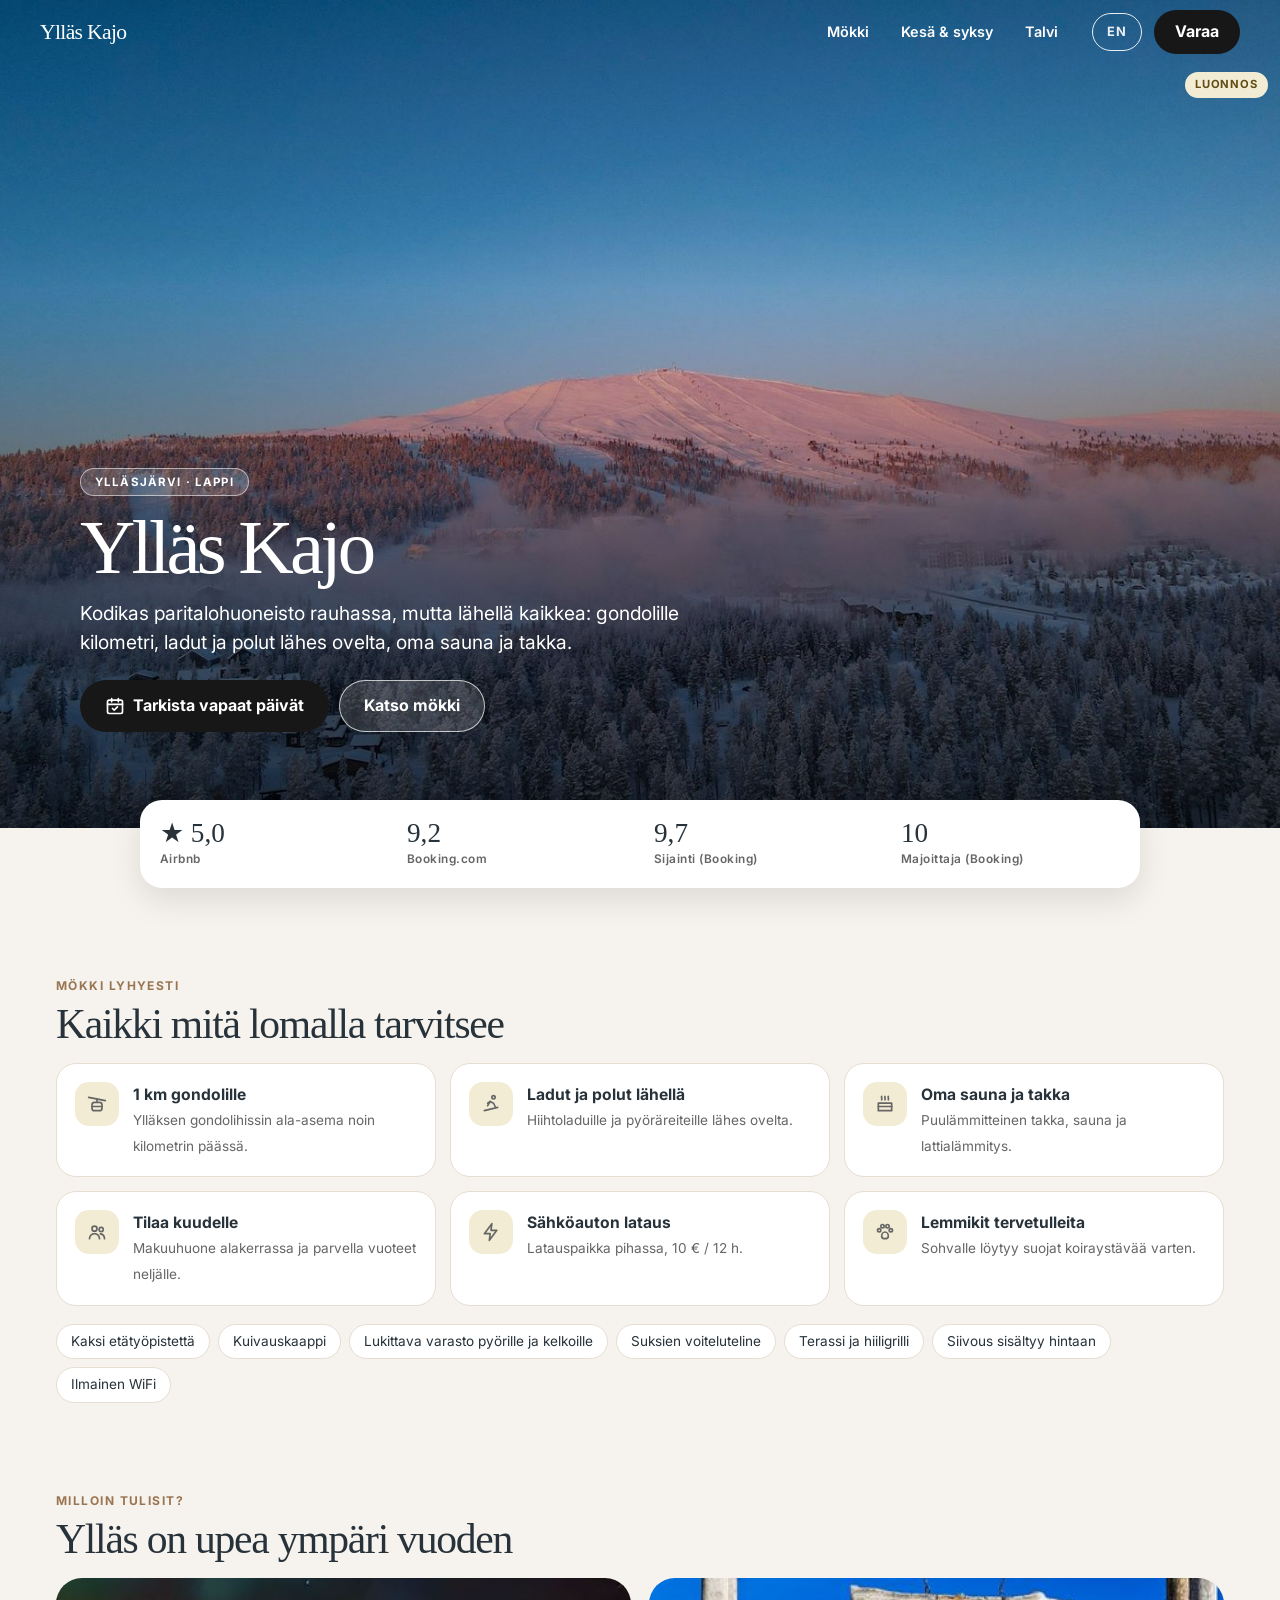
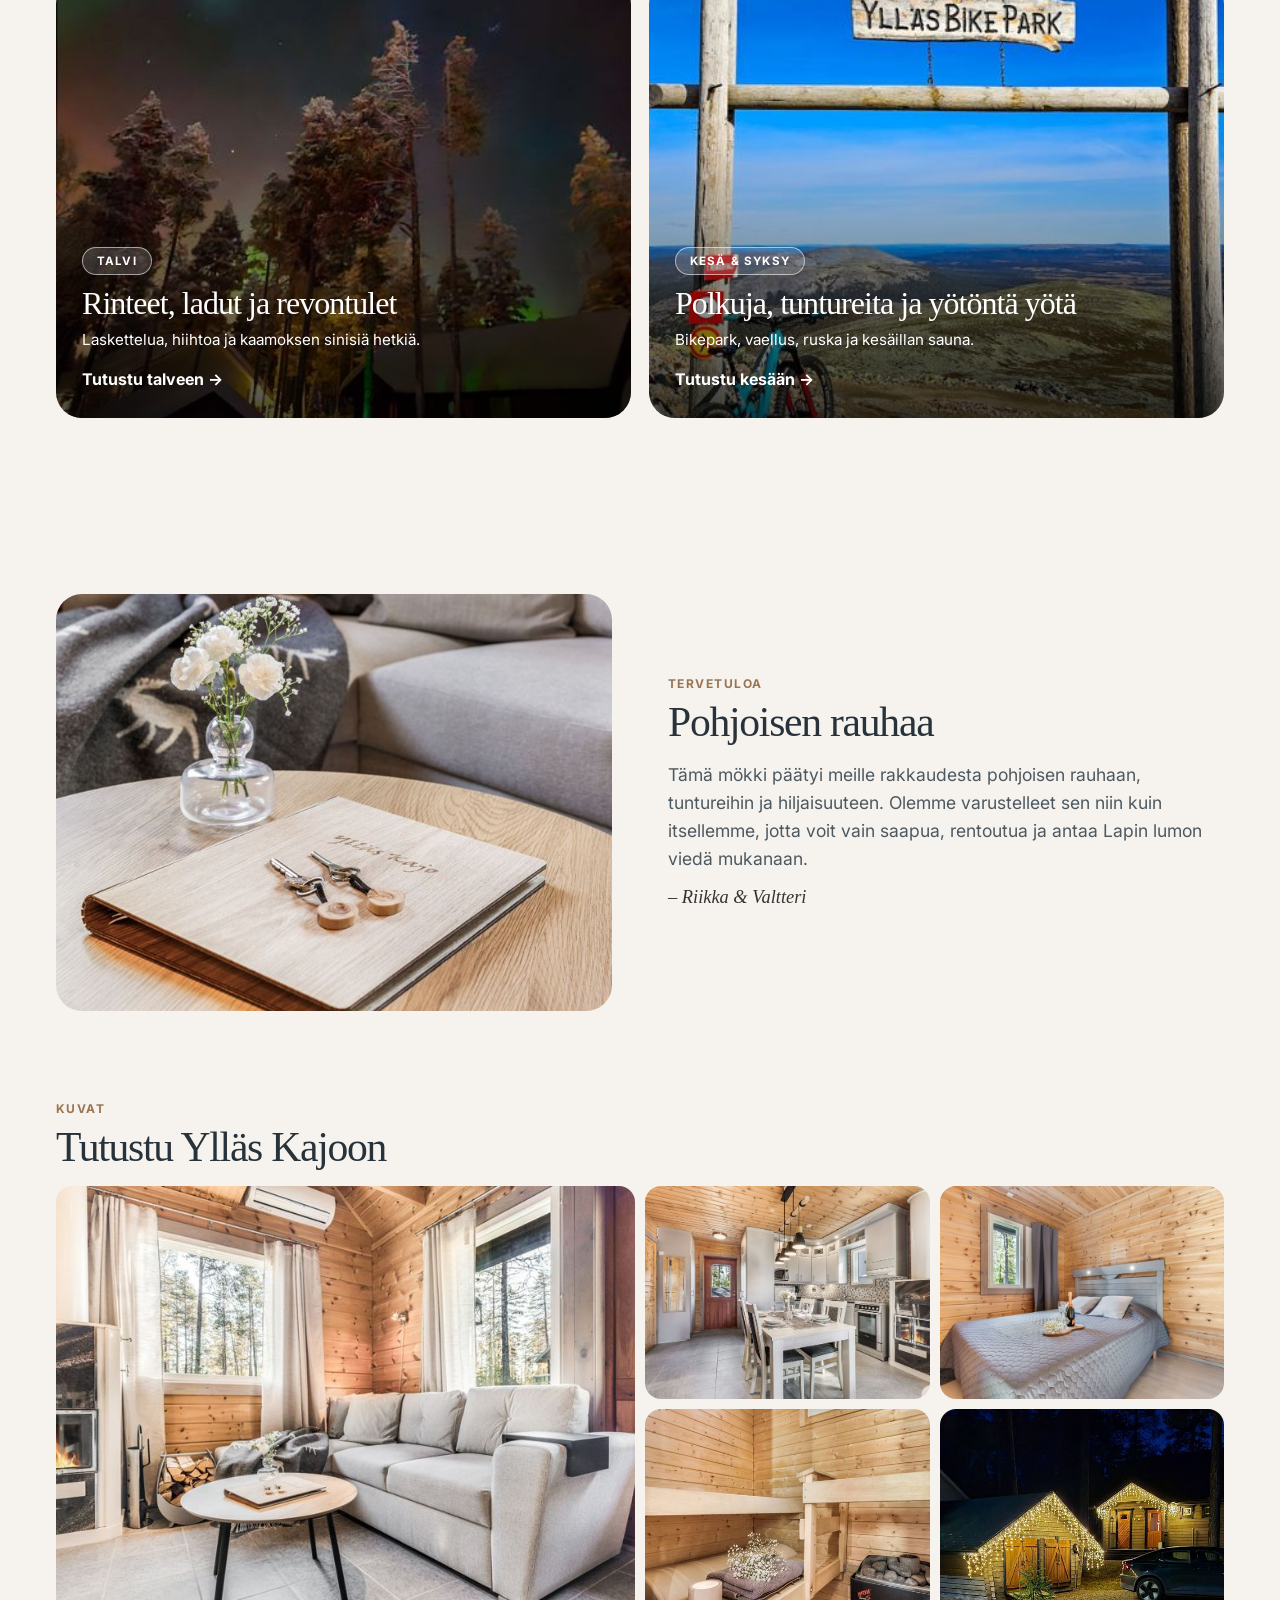
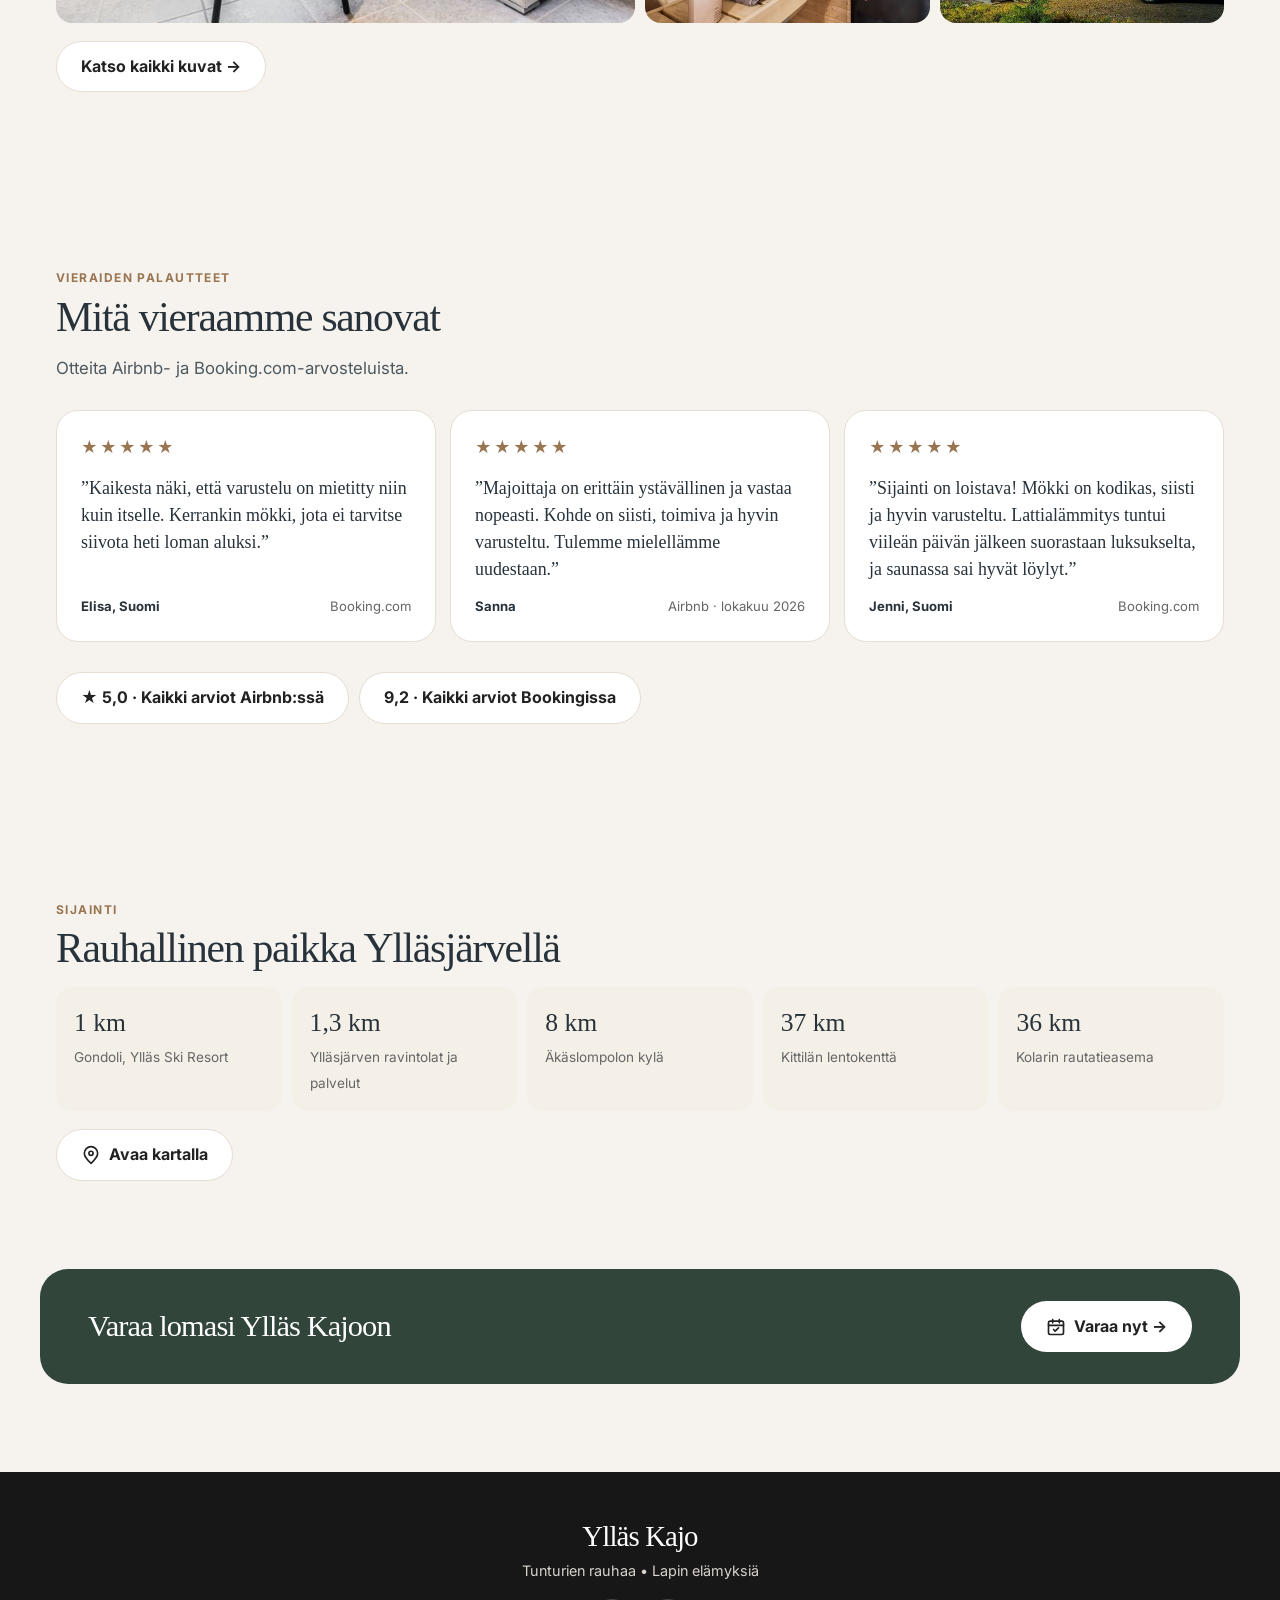
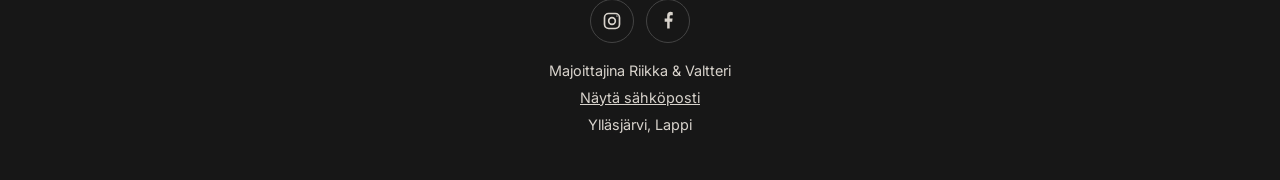
==== index.html @ ba5f42f8 "Poista ylävalikosta toistuva Varaa-linkki Musta Varaa-painike vie samalle sivulle, joten erillinen v" ====
<!DOCTYPE html>
<html lang="fi">
<head>
<meta charset="UTF-8">
<meta name="viewport" content="width=device-width, initial-scale=1">
<title>Ylläs Kajo – mökki Ylläsjärvellä, 1 km gondolille</title>
<meta name="description" content="Kodikas paritalohuoneisto kuudelle Ylläsjärvellä: oma sauna, takka, ladut ja polut lähellä, 1 km gondolille. Arvio 5,0 Airbnb:ssä.">
<meta name="robots" content="noindex">
<link rel="canonical" href="https://venstedt.github.io/yllaskajo-site/">
<link rel="alternate" hreflang="fi" href="https://venstedt.github.io/yllaskajo-site/">
<link rel="alternate" hreflang="en" href="https://venstedt.github.io/yllaskajo-site/en/">
<link rel="alternate" hreflang="x-default" href="https://venstedt.github.io/yllaskajo-site/en/">
<meta property="og:type" content="website">
<meta property="og:title" content="Ylläs Kajo – mökki Ylläsjärvellä, 1 km gondolille">
<meta property="og:description" content="Kodikas paritalohuoneisto kuudelle Ylläsjärvellä: oma sauna, takka, ladut ja polut lähellä, 1 km gondolille. Arvio 5,0 Airbnb:ssä.">
<meta property="og:image" content="https://venstedt.github.io/yllaskajo-site/assets/img/og.jpg">
<meta property="og:locale" content="fi_FI">
<meta name="twitter:card" content="summary_large_image">
<meta name="theme-color" content="#f6f3ee">
<link rel="icon" href="assets/favicon.svg" type="image/svg+xml">
<link rel="apple-touch-icon" href="assets/apple-touch-icon.png">
<link rel="preconnect" href="https://fonts.googleapis.com">
<link rel="preconnect" href="https://fonts.gstatic.com" crossorigin>
<link rel="stylesheet" href="https://fonts.googleapis.com/css2?family=Inter:wght@400;500;600;700&display=swap">
<link rel="stylesheet" href="assets/site.css">
<script type="application/ld+json">{"@context":"https://schema.org","@type":"VacationRental","name":"Ylläs Kajo","description":"Kodikas paritalohuoneisto kuudelle Ylläsjärvellä: oma sauna, takka, ladut ja polut lähellä, 1 km gondolille. Arvio 5,0 Airbnb:ssä.","url":"https://venstedt.github.io/yllaskajo-site/","image":"https://venstedt.github.io/yllaskajo-site/assets/img/og.jpg","address":{"@type":"PostalAddress","addressLocality":"Ylläsjärvi","postalCode":"95980","addressCountry":"FI"},"containsPlace":{"@type":"Accommodation","occupancy":{"@type":"QuantitativeValue","maxValue":6}},"aggregateRating":{"@type":"AggregateRating","ratingValue":"5.0","bestRating":"5","ratingCount":"5"}}</script>
</head>
<body>
<a class="skip" href="#sisalto">Siirry sisältöön</a>
<div class="topbar">
    <a class="brand" href="index.html">Ylläs Kajo</a>
    <nav class="toplinks" aria-label="Päävalikko"><a href="mokki.html">Mökki</a><a href="kesa.html">Kesä & syksy</a><a href="talvi.html">Talvi</a></nav>
    <a class="lang" href="en/index.html" hreflang="en" lang="en" aria-label="In English">EN</a>
    <a class="btn btn-dark btn-book" href="varaa.html">Varaa</a>
</div>
<span class="draft-note">LUONNOS</span>
<header class="hero" style="background-image:url('assets/img/yllas-kajo-11.jpg')" data-summer="assets/img/yllas-kajo-11.jpg" data-winter="assets/img/drone_1.jpg">
    <div class="hero-inner">
        <span class="pill">Ylläsjärvi · Lappi</span>
        <h1>Ylläs Kajo</h1>
        <p class="hero-lead">Kodikas paritalohuoneisto rauhassa, mutta lähellä kaikkea: gondolille kilometri, ladut ja polut lähes ovelta, oma sauna ja takka.</p>
        <div class="hero-actions"><a class="btn btn-dark" href="varaa.html"><svg class="icon" viewBox="0 0 24 24" aria-hidden="true"><rect x="3" y="5" width="18" height="16" rx="2"/><path d="M16 3v4M8 3v4M3 10h18"/><path d="m9 15 2 2 4-4"/></svg>Tarkista vapaat päivät</a><a class="btn btn-ghost" href="mokki.html">Katso mökki</a></div>
    </div>
</header>
<main id="sisalto">
<div class="trust" aria-label="Arviot">
    <a href="https://www.airbnb.fi/rooms/1505850569308831000" target="_blank" rel="noopener"><strong>★ 5,0</strong><span>Airbnb</span></a>
    <a href="https://www.booking.com/hotel/fi/yllas-kajo.fi.html" target="_blank" rel="noopener"><strong>9,2</strong><span>Booking.com</span></a>
    <div><strong>9,7</strong><span>Sijainti (Booking)</span></div>
    <div><strong>10</strong><span>Majoittaja (Booking)</span></div>
</div>
<section aria-labelledby="features-title">
    <p class="eyebrow">Mökki lyhyesti</p>
    <h2 class="title" id="features-title">Kaikki mitä lomalla tarvitsee</h2>
    <div class="features"><div class="feature"><span class="feature-icon"><svg class="icon" viewBox="0 0 24 24" aria-hidden="true"><path d="M2 4l20 4"/><path d="M12 6v4"/><rect x="6" y="10" width="12" height="10" rx="3"/><path d="M6 15h12"/></svg></span><div><strong>1 km gondolille</strong><span>Ylläksen gondolihissin ala-asema noin kilometrin päässä.</span></div></div><div class="feature"><span class="feature-icon"><svg class="icon" viewBox="0 0 24 24" aria-hidden="true"><circle cx="15" cy="4" r="2"/><path d="m4 20 16-4"/><path d="m8 14 3-5 4 2 2 4"/><path d="m11 9-3 2"/></svg></span><div><strong>Ladut ja polut lähellä</strong><span>Hiihtoladuille ja pyöräreiteille lähes ovelta.</span></div></div><div class="feature"><span class="feature-icon"><svg class="icon" viewBox="0 0 24 24" aria-hidden="true"><path d="M8 3c-1 1.5 1 2.5 0 4M12 3c-1 1.5 1 2.5 0 4M16 3c-1 1.5 1 2.5 0 4"/><path d="M4 11h16v9H4z"/><path d="M4 15h16"/></svg></span><div><strong>Oma sauna ja takka</strong><span>Puulämmitteinen takka, sauna ja lattialämmitys.</span></div></div><div class="feature"><span class="feature-icon"><svg class="icon" viewBox="0 0 24 24" aria-hidden="true"><circle cx="9" cy="8" r="3"/><path d="M3 20c0-3.3 2.7-6 6-6s6 2.7 6 6"/><circle cx="17" cy="9" r="2.5"/><path d="M16 14.2c2.8.4 5 2.6 5 5.8"/></svg></span><div><strong>Tilaa kuudelle</strong><span>Makuuhuone alakerrassa ja parvella vuoteet neljälle.</span></div></div><div class="feature"><span class="feature-icon"><svg class="icon" viewBox="0 0 24 24" aria-hidden="true"><path d="M13 2 4 14h7l-1 8 9-12h-7z"/></svg></span><div><strong>Sähköauton lataus</strong><span>Latauspaikka pihassa, 10 € / 12 h.</span></div></div><div class="feature"><span class="feature-icon"><svg class="icon" viewBox="0 0 24 24" aria-hidden="true"><circle cx="5" cy="10" r="2"/><circle cx="9" cy="5" r="2"/><circle cx="15" cy="5" r="2"/><circle cx="19" cy="10" r="2"/><path d="M8 17c0-2.8 1.8-5 4-5s4 2.2 4 5-1.8 3-4 3-4-.2-4-3z"/></svg></span><div><strong>Lemmikit tervetulleita</strong><span>Sohvalle löytyy suojat koiraystävää varten.</span></div></div></div>
    <ul class="extras"><li>Kaksi etätyöpistettä</li><li>Kuivauskaappi</li><li>Lukittava varasto pyörille ja kelkoille</li><li>Suksien voiteluteline</li><li>Terassi ja hiiligrilli</li><li>Siivous sisältyy hintaan</li><li>Ilmainen WiFi</li></ul>
</section>
<section aria-labelledby="seasons-title" style="padding-top:0">
    <p class="eyebrow">Milloin tulisit?</p>
    <h2 class="title" id="seasons-title">Ylläs on upea ympäri vuoden</h2>
    <div class="seasons" id="seasons"><a class="season" data-season="summer" href="kesa.html" style="background-image:url('assets/img/bikepark-800.jpg')">
        <div class="season-copy"><span class="pill">Kesä & syksy</span>
        <h3>Polkuja, tuntureita ja yötöntä yötä</h3>
        <p>Bikepark, vaellus, ruska ja kesäillan sauna.</p>
        <span class="more">Tutustu kesään →</span></div></a><a class="season" data-season="winter" href="talvi.html" style="background-image:url('assets/img/revot_3-800.jpg')">
        <div class="season-copy"><span class="pill">Talvi</span>
        <h3>Rinteet, ladut ja revontulet</h3>
        <p>Laskettelua, hiihtoa ja kaamoksen sinisiä hetkiä.</p>
        <span class="more">Tutustu talveen →</span></div></a></div>
</section>
<section class="intro" aria-labelledby="intro-title">
    <img src="assets/img/yllas-kajo-36-800.jpg" srcset="assets/img/yllas-kajo-36-800.jpg 800w, assets/img/yllas-kajo-36.jpg 1600w" sizes="(min-width: 860px) 50vw, 100vw" alt="Ylläs Kajon mökkikirja ja avaimet pöydällä" loading="lazy" decoding="async">
    <div>
        <p class="eyebrow">Tervetuloa</p>
        <h2 class="title" id="intro-title">Pohjoisen rauhaa</h2>
        <blockquote>Tämä mökki päätyi meille rakkaudesta pohjoisen rauhaan, tuntureihin ja hiljaisuuteen. Olemme varustelleet sen niin kuin itsellemme, jotta voit vain saapua, rentoutua ja antaa Lapin lumon viedä mukanaan.</blockquote>
        <p class="signature">– Riikka &amp; Valtteri</p>
    </div>
</section>
<section aria-labelledby="gallery-title" style="padding-top:0">
    <p class="eyebrow">Kuvat</p>
    <h2 class="title" id="gallery-title">Tutustu Ylläs Kajoon</h2>
    <div class="gallery"><a class="wide" href="mokki.html#galleria"><img src="assets/img/yllas-kajo-32-800.jpg" srcset="assets/img/yllas-kajo-32-800.jpg 800w, assets/img/yllas-kajo-32.jpg 1600w" sizes="(min-width: 860px) 50vw, 100vw" alt="Olohuone ja takka" loading="lazy" decoding="async"></a><a class="" href="mokki.html#galleria"><img src="assets/img/yllas-kajo-28-800.jpg" srcset="assets/img/yllas-kajo-28-800.jpg 800w, assets/img/yllas-kajo-28.jpg 1600w" sizes="(min-width: 860px) 50vw, 100vw" alt="Keittiö ja ruokapöytä" loading="lazy" decoding="async"></a><a class="" href="mokki.html#galleria"><img src="assets/img/yllas-kajo-6-800.jpg" srcset="assets/img/yllas-kajo-6-800.jpg 800w, assets/img/yllas-kajo-6.jpg 1600w" sizes="(min-width: 860px) 50vw, 100vw" alt="Makuuhuone" loading="lazy" decoding="async"></a><a class="" href="mokki.html#galleria"><img src="assets/img/yllas-kajo-8-800.jpg" srcset="assets/img/yllas-kajo-8-800.jpg 800w, assets/img/yllas-kajo-8.jpg 1600w" sizes="(min-width: 860px) 50vw, 100vw" alt="Sauna" loading="lazy" decoding="async"></a><a class="" href="mokki.html#galleria"><img src="assets/img/kajo_valot-800.jpg" srcset="assets/img/kajo_valot-800.jpg 800w, assets/img/kajo_valot.jpg 1600w" sizes="(min-width: 860px) 50vw, 100vw" alt="Ylläs Kajo talvi-illassa" loading="lazy" decoding="async"></a></div>
    <a class="btn btn-line gallery-more" href="mokki.html#galleria">Katso kaikki kuvat →</a>
</section>
<section id="palautteet" aria-labelledby="reviews-title">
    <p class="eyebrow">Vieraiden palautteet</p>
    <h2 class="title" id="reviews-title">Mitä vieraamme sanovat</h2>
    <p class="lead">Otteita Airbnb- ja Booking.com-arvosteluista.</p>
    <div class="reviews" tabindex="0">
        <article class="review">
    <div class="stars" aria-hidden="true">★★★★★</div>
    <blockquote>”Kaikesta näki, että varustelu on mietitty niin kuin itselle. Kerrankin mökki, jota ei tarvitse siivota heti loman aluksi.”</blockquote>
    <footer><strong>Elisa, Suomi</strong><span>Booking.com</span></footer>
</article><article class="review">
    <div class="stars" aria-hidden="true">★★★★★</div>
    <blockquote>”Majoittaja on erittäin ystävällinen ja vastaa nopeasti. Kohde on siisti, toimiva ja hyvin varusteltu. Tulemme mielellämme uudestaan.”</blockquote>
    <footer><strong>Sanna</strong><span>Airbnb · lokakuu 2026</span></footer>
</article><article class="review">
    <div class="stars" aria-hidden="true">★★★★★</div>
    <blockquote>”Sijainti on loistava! Mökki on kodikas, siisti ja hyvin varusteltu. Lattialämmitys tuntui viileän päivän jälkeen suorastaan luksukselta, ja saunassa sai hyvät löylyt.”</blockquote>
    <footer><strong>Jenni, Suomi</strong><span>Booking.com</span></footer>
</article><article class="review">
    <div class="stars" aria-hidden="true">★★★★★</div>
    <blockquote>”Siisti ja käytännöllinen mökki rauhallisella paikalla lähellä Ylläksen hiihtokeskusta.”</blockquote>
    <footer><strong>Tapio</strong><span>Airbnb · heinäkuu 2026</span></footer>
</article><article class="review">
    <div class="stars" aria-hidden="true">★★★★★</div>
    <blockquote>”Mökissä hyvä varustelu ja sängyissä uni maittoi. Sähköauton lataus plussaa. Ladulle ja talvipyöräreitille vajaan puolen kilometrin matka.”</blockquote>
    <footer><strong>Susanna, Suomi</strong><span>Booking.com</span></footer>
</article><article class="review">
    <div class="stars" aria-hidden="true">★★★★★</div>
    <blockquote>”Meillä oli erittäin mukavat 10 päivää, välillä jopa −30 asteen pakkasessa. Ylläsjärvi on talvella erittäin mukava, ja lähistöllä on monia talviaktiviteetteja.”</blockquote>
    <footer><strong>Beate</strong><span>Airbnb · tammikuu 2026</span></footer>
</article>
    </div>
    <div class="review-sources">
        <a class="btn btn-line" href="https://www.airbnb.fi/rooms/1505850569308831000" target="_blank" rel="noopener">★ 5,0 · Kaikki arviot Airbnb:ssä</a>
        <a class="btn btn-line" href="https://www.booking.com/hotel/fi/yllas-kajo.fi.html" target="_blank" rel="noopener">9,2 · Kaikki arviot Bookingissa</a>
    </div>
</section>
<section aria-labelledby="loc-title">
    <p class="eyebrow">Sijainti</p>
    <h2 class="title" id="loc-title">Rauhallinen paikka Ylläsjärvellä</h2>
    <ul class="distances"><li><strong>1 km</strong><span>Gondoli, Ylläs Ski Resort</span></li><li><strong>1,3 km</strong><span>Ylläsjärven ravintolat ja palvelut</span></li><li><strong>8 km</strong><span>Äkäslompolon kylä</span></li><li><strong>37 km</strong><span>Kittilän lentokenttä</span></li><li><strong>36 km</strong><span>Kolarin rautatieasema</span></li></ul>
    <a class="btn btn-line" href="https://www.google.com/maps/search/?api=1&query=Yll%C3%A4s%20Kajo%2C%20Yll%C3%A4sj%C3%A4rvi" target="_blank" rel="noopener"><svg class="icon" viewBox="0 0 24 24" aria-hidden="true"><path d="M20 10c0 5-8 12-8 12S4 15 4 10a8 8 0 1 1 16 0Z"/><circle cx="12" cy="10" r="2.5"/></svg>Avaa kartalla</a>
</section>
<aside class="cta" aria-labelledby="cta-title">
    <h2 id="cta-title">Varaa lomasi Ylläs Kajoon</h2>
    <a class="btn" href="varaa.html"><svg class="icon" viewBox="0 0 24 24" aria-hidden="true"><rect x="3" y="5" width="18" height="16" rx="2"/><path d="M16 3v4M8 3v4M3 10h18"/><path d="m9 15 2 2 4-4"/></svg>Varaa nyt →</a>
</aside>
</main>
<footer class="site-footer">
    <h2>Ylläs Kajo</h2>
    <p>Tunturien rauhaa • Lapin elämyksiä</p>
    <div class="social">
        <a href="https://www.instagram.com/yllaskajo/" target="_blank" rel="noopener" aria-label="Instagram"><svg class="" viewBox="0 0 24 24" aria-hidden="true"><rect x="3" y="3" width="18" height="18" rx="5"/><circle cx="12" cy="12" r="4"/><circle cx="18" cy="6" r=".8" fill="currentColor" stroke="none"/></svg></a>
        <a href="https://www.facebook.com/profile.php?id=61579861190695" target="_blank" rel="noopener" aria-label="Facebook"><svg class="" viewBox="0 0 24 24" aria-hidden="true"><path d="M14 21v-8h3l.5-4H14V7c0-1.2.4-2 2-2h1.7V1.4A22 22 0 0 0 15.2 1C12.7 1 11 2.5 11 5.3V9H8v4h3v8z" fill="currentColor" stroke="none"/></svg></a>
    </div>
    <p>Majoittajina Riikka & Valtteri</p>
    <p><button type="button" class="email-link email-btn" data-subject="Varauskysely Ylläs Kajo" data-copied="Osoite kopioitu leikepöydälle"><span>Näytä sähköposti</span></button></p>
    <p>Ylläsjärvi, Lappi</p>
</footer>
<nav class="dock" aria-label="Sivut"><a href="index.html" class="" aria-current="page"><svg class="" viewBox="0 0 24 24" aria-hidden="true"><path d="m3 10 9-7 9 7"/><path d="M5 9v12h14V9"/><path d="M9 21v-8h6v8"/></svg><span>Etusivu</span></a><a href="mokki.html" class=""><svg class="" viewBox="0 0 24 24" aria-hidden="true"><path d="M3 11 12 4l9 7"/><path d="M5 10v10h14V10"/><path d="M10 20v-5h4v5"/><path d="M16 6V3h2v5"/></svg><span>Mökki</span></a><a href="kesa.html" class=""><svg class="" viewBox="0 0 24 24" aria-hidden="true"><circle cx="12" cy="12" r="4"/><path d="M12 2v2M12 20v2M4.9 4.9l1.4 1.4M17.7 17.7l1.4 1.4M2 12h2M20 12h2M4.9 19.1l1.4-1.4M17.7 6.3l1.4-1.4"/></svg><span>Kesä</span></a><a href="talvi.html" class=""><svg class="" viewBox="0 0 24 24" aria-hidden="true"><path d="M12 2v20M4 6l16 12M20 6 4 18"/><path d="m9 3 3 3 3-3M9 21l3-3 3 3"/></svg><span>Talvi</span></a><a href="varaa.html" class="dock-book"><svg class="" viewBox="0 0 24 24" aria-hidden="true"><rect x="3" y="5" width="18" height="16" rx="2"/><path d="M16 3v4M8 3v4M3 10h18"/><path d="m9 15 2 2 4-4"/></svg><span>Varaa</span></a></nav>
<script>
(() => {
    // Sähköposti: osoite kootaan vasta painalluksesta. 1. painallus näyttää ja kopioi, 2. avaa sähköpostiohjelman.
    const emailAddress = () => ['yllas', 'kajo'].join('') + String.fromCharCode(64) + ['gmail', 'com'].join('.');
    document.querySelectorAll('.email-btn').forEach(btn => {
        btn.addEventListener('click', () => {
            const addr = emailAddress();
            const a = document.createElement('a');
            a.className = btn.className.replace('email-btn', 'email-shown');
            a.href = 'mailto:' + addr + '?subject=' + encodeURIComponent(btn.dataset.subject || '');
            a.textContent = addr;
            const note = document.createElement('span');
            note.className = 'email-note';
            note.setAttribute('role', 'status');
            btn.replaceWith(a);
            a.after(note);
            a.focus();
            try {
                navigator.clipboard.writeText(addr).then(() => { note.textContent = btn.dataset.copied; }, () => {});
            } catch (e) {}
        });
    });
    // Vieritys: sivuston sisäinen linkki avaa sivun alusta, Takaisin/Eteenpäin (selain tai hiiri)
    // palauttaa kohdan, jossa oltiin. Toimii myös upotetussa esikatselussa, joka säilyttää vierityksen.
    const store = {
        get: k => { try { return sessionStorage.getItem(k); } catch (e) { return null; } },
        set: (k, v) => { try { sessionStorage.setItem(k, v); } catch (e) {} },
        del: k => { try { sessionStorage.removeItem(k); } catch (e) {} },
    };
    const here = location.pathname;
    const fromLink = store.get('yk-top') === here;
    store.del('yk-top');
    const saved = store.get('yk-scroll:' + here);
    const target = location.hash ? null : (fromLink ? 0 : (saved !== null ? +saved : null));
    if (target !== null) {
        let userMoved = false;
        ['wheel', 'touchstart', 'keydown', 'mousedown'].forEach(e =>
            window.addEventListener(e, () => { userMoved = true; }, { once: true, passive: true }));
        const go = () => { if (!userMoved) window.scrollTo({ top: target, left: 0, behavior: 'instant' }); };
        go();
        window.addEventListener('load', () => [0, 100, 300, 700].forEach(ms => setTimeout(go, ms)));
    }
    document.addEventListener('click', e => {
        const a = e.target.closest('a[href]');
        if (!a || a.target === '_blank' || a.origin !== location.origin || a.hash) return;
        store.set('yk-top', a.pathname);
    });
    let t;
    window.addEventListener('scroll', () => {
        clearTimeout(t);
        t = setTimeout(() => store.set('yk-scroll:' + here, String(Math.round(window.scrollY))), 150);
    }, { passive: true });
    const bar = document.querySelector('.topbar');
    const hero = document.querySelector('.hero');
    const onScroll = () => bar.classList.toggle('solid', !hero || window.scrollY > hero.offsetHeight - 80);
    onScroll();
    window.addEventListener('scroll', onScroll, { passive: true });
    // Kausi: touko–syyskuussa nostetaan kesä, muuten talvi.
    const month = new Date().getMonth() + 1;
    const summer = month >= 5 && month <= 9;
    if (hero && hero.dataset.winter && !summer) hero.style.backgroundImage = `url('${hero.dataset.winter}')`;
    const seasons = document.getElementById('seasons');
    if (seasons && !summer) seasons.prepend(seasons.querySelector('[data-season="winter"]'));
})();
</script>
</body>
</html>
---- assets/site.css ----
/* Ylläs Kajo – markkinointisivuston yhteiset tyylit.
   Värit, fontit ja muodot noudattavat Ylläs Kajon mökkikirjan linjaa. */

:root {
    --bg: #f6f3ee;
    --forest: #31453a;
    --wood: #9a7552;
    --sand: #f4f0e8;
    --line: #e6ddd3;
    --light: #fff;
    --text: #27323a;
    --muted: #4d5961;
    --page-gutter: clamp(16px, 5vw, 40px);
    --radius: 22px;
}

* { box-sizing: border-box; }

html {
    scroll-behavior: smooth;
    scroll-padding-top: 80px;
}

body {
    margin: 0;
    overflow-x: hidden;
    background: var(--bg);
    color: var(--text);
    font-family: Inter, sans-serif;
    line-height: 1.6;
    padding-bottom: 96px;
}

img { display: block; max-width: 100%; }

a { color: var(--forest); }

h1, h2, h3 {
    font-family: Georgia, serif;
    font-weight: 400;
    letter-spacing: -.03em;
    line-height: 1.15;
}

.skip {
    position: absolute;
    left: -9999px;
}
.skip:focus {
    left: 12px;
    top: 12px;
    z-index: 2000;
    padding: 8px 14px;
    border-radius: 999px;
    background: var(--light);
}

/* Yläpalkki */
.topbar {
    position: fixed;
    inset: 0 0 auto;
    z-index: 1200;
    display: flex;
    align-items: center;
    gap: 12px;
    min-height: 64px;
    padding: 8px var(--page-gutter);
    color: var(--light);
    transition: background .2s, color .2s, box-shadow .2s;
}
.topbar.solid,
.topbar.plain {
    background: rgba(246, 243, 238, .96);
    color: var(--text);
    box-shadow: 0 1px 0 #e8e0d7;
    -webkit-backdrop-filter: blur(10px);
    backdrop-filter: blur(10px);
}
.brand {
    color: inherit;
    font-family: Georgia, serif;
    font-size: 1.35rem;
    letter-spacing: -.03em;
    text-decoration: none;
}
.toplinks {
    display: none;
    gap: 4px;
    margin-left: auto;
}
.toplinks a {
    padding: 8px 14px;
    border-radius: 999px;
    color: inherit;
    font-size: .9rem;
    font-weight: 600;
    text-decoration: none;
}
.toplinks a[aria-current="page"] {
    background: rgba(0, 0, 0, .08);
}
.topbar:not(.solid):not(.plain) .toplinks a[aria-current="page"] {
    background: rgba(255, 255, 255, .2);
}
.lang {
    display: inline-flex;
    align-items: center;
    gap: 6px;
    margin-left: auto;
    min-height: 38px;
    padding: 0 14px;
    border: 1px solid currentColor;
    border-radius: 999px;
    color: inherit;
    font-size: .8rem;
    font-weight: 700;
    letter-spacing: .06em;
    text-decoration: none;
    opacity: .9;
}
.topbar .btn-book {
    display: none;
}
@media (min-width: 900px) {
    .toplinks { display: flex; }
    .lang { margin-left: 8px; }
    .topbar .btn-book { display: inline-flex; min-height: 40px; padding: 8px 20px; }
}

/* Napit */
.btn {
    display: inline-flex;
    min-height: 48px;
    align-items: center;
    justify-content: center;
    gap: 8px;
    padding: 12px 24px;
    border: 1px solid transparent;
    border-radius: 40px;
    background: var(--light);
    color: #222;
    font-weight: 700;
    text-align: center;
    text-decoration: none;
}
.btn-dark { background: #171717; color: var(--light); }
.btn-forest { background: var(--forest); color: var(--light); }
.btn-ghost { border-color: rgba(255, 255, 255, .7); background: rgba(255, 255, 255, .14); color: var(--light); }
.btn-line { border-color: var(--line); background: var(--light); color: #222; }
.btn svg, .icon {
    width: 20px;
    height: 20px;
    flex: 0 0 auto;
    fill: none;
    stroke: currentColor;
    stroke-linecap: round;
    stroke-linejoin: round;
    stroke-width: 2;
}
a:focus-visible, button:focus-visible, .btn:focus-visible {
    outline: 3px solid var(--wood);
    outline-offset: 3px;
}

/* Hero */
.hero {
    position: relative;
    display: flex;
    min-height: 92vh;
    min-height: 92svh;
    align-items: flex-end;
    background-position: center;
    background-size: cover;
    color: var(--light);
}
.hero::before {
    content: "";
    position: absolute;
    inset: 0;
    background: linear-gradient(rgba(0, 0, 0, .3), rgba(0, 0, 0, .1) 35%, rgba(0, 0, 0, .6));
}
.hero.short { min-height: 62vh; min-height: 62svh; }
.hero-inner {
    position: relative;
    width: min(100%, 1200px);
    margin: 0 auto;
    padding: 120px var(--page-gutter) clamp(56px, 9vw, 96px);
}
.pill {
    display: inline-flex;
    padding: 4px 14px;
    border: 1px solid rgba(255, 255, 255, .55);
    border-radius: 24px;
    background: rgba(255, 255, 255, .16);
    font-size: .72rem;
    font-weight: 700;
    letter-spacing: .1em;
    text-transform: uppercase;
}
.hero h1 {
    margin: 12px 0 10px;
    font-size: clamp(2.6rem, 9vw, 4.8rem);
    letter-spacing: -.05em;
    line-height: 1.05;
}
.hero-lead {
    max-width: 620px;
    margin: 0 0 24px;
    font-size: clamp(1rem, 2.6vw, 1.2rem);
    line-height: 1.5;
}
.hero-actions {
    display: flex;
    flex-wrap: wrap;
    gap: 10px;
}

/* Luottamuspalkki */
.trust {
    position: relative;
    z-index: 1;
    display: grid;
    grid-template-columns: repeat(2, minmax(0, 1fr));
    width: min(calc(100% - 32px), 1000px);
    margin: -28px auto 0;
    padding: 6px;
    border-radius: var(--radius);
    background: var(--light);
    box-shadow: 0 12px 32px rgba(0, 0, 0, .1);
}
.trust a, .trust div {
    display: grid;
    align-content: center;
    gap: 2px;
    min-height: 76px;
    padding: 10px 14px;
    border-radius: 16px;
    color: inherit;
    text-decoration: none;
}
.trust a:hover { background: var(--sand); }
.trust strong {
    font-family: Georgia, serif;
    font-size: 1.7rem;
    font-weight: 400;
    line-height: 1.1;
}
.trust span {
    color: #666;
    font-size: .74rem;
    font-weight: 600;
    letter-spacing: .04em;
}
@media (min-width: 700px) {
    .trust { grid-template-columns: repeat(4, minmax(0, 1fr)); }
}

/* Osiot */
section {
    width: min(100%, 1248px);
    margin: 0 auto;
    padding: clamp(48px, 8vw, 88px) var(--page-gutter);
}
.eyebrow {
    margin: 0 0 6px;
    color: var(--wood);
    font-size: .75rem;
    font-weight: 700;
    letter-spacing: .12em;
    text-transform: uppercase;
}
.title {
    margin: 0 0 14px;
    font-size: clamp(1.8rem, 5vw, 2.6rem);
}
.lead {
    max-width: 680px;
    margin: 0 0 28px;
    color: var(--muted);
    font-size: 1.05rem;
}

/* Kohokohdat */
.features {
    display: grid;
    grid-template-columns: repeat(auto-fit, minmax(min(100%, 300px), 1fr));
    gap: 14px;
}
.feature {
    display: flex;
    gap: 14px;
    padding: 18px;
    border: 1px solid var(--line);
    border-radius: 20px;
    background: var(--light);
}
.feature-icon {
    display: grid;
    width: 44px;
    height: 44px;
    flex: 0 0 auto;
    place-items: center;
    border-radius: 14px;
    background: #f3ecd4;
    color: #806718;
}
.feature strong { display: block; font-size: .98rem; }
.feature span { color: #666; font-size: .85rem; line-height: 1.45; }
.extras {
    display: flex;
    flex-wrap: wrap;
    gap: 8px;
    margin: 18px 0 0;
    padding: 0;
    list-style: none;
}
.extras li {
    padding: 6px 14px;
    border: 1px solid var(--line);
    border-radius: 999px;
    background: var(--light);
    font-size: .85rem;
}

/* Kausikortit */
.seasons {
    display: grid;
    grid-template-columns: repeat(auto-fit, minmax(min(100%, 320px), 1fr));
    gap: 18px;
}
.season {
    position: relative;
    display: flex;
    min-height: 440px;
    align-items: flex-end;
    overflow: hidden;
    border-radius: 26px;
    background-position: center;
    background-size: cover;
    color: var(--light);
    text-decoration: none;
}
.season::before {
    content: "";
    position: absolute;
    inset: 0;
    background: linear-gradient(rgba(0, 0, 0, 0) 35%, rgba(0, 0, 0, .7));
    transition: background .2s;
}
.season:hover::before { background: linear-gradient(rgba(0, 0, 0, .05) 25%, rgba(0, 0, 0, .78)); }
.season-copy { position: relative; padding: 26px; }
.season h3 { margin: 10px 0 6px; font-size: 2rem; }
.season p { margin: 0 0 14px; font-size: .95rem; }
.season .more { font-weight: 700; }

/* Esittely */
.intro {
    display: grid;
    gap: 28px;
    align-items: center;
}
.intro img {
    width: 100%;
    aspect-ratio: 4 / 3;
    object-fit: cover;
    border-radius: 26px;
}
.intro blockquote {
    margin: 0;
    color: var(--muted);
    font-size: 1.1rem;
}
.signature {
    margin-top: 10px;
    color: #333;
    font-family: Georgia, serif;
    font-size: 1.15rem;
    font-style: italic;
}
@media (min-width: 860px) {
    .intro { grid-template-columns: 1fr 1fr; gap: 56px; }
}

/* Galleria */
.gallery {
    display: grid;
    grid-template-columns: repeat(2, minmax(0, 1fr));
    gap: 10px;
}
.gallery a { display: block; overflow: hidden; border-radius: 16px; }
.gallery img {
    width: 100%;
    height: 100%;
    aspect-ratio: 4 / 3;
    object-fit: cover;
    transition: transform .3s;
}
.gallery a:hover img { transform: scale(1.03); }
.gallery .wide { grid-column: span 2; }
@media (min-width: 760px) {
    .gallery { grid-template-columns: repeat(4, minmax(0, 1fr)); }
    .gallery .wide { grid-row: span 2; }
    .gallery .wide img { aspect-ratio: auto; }
}
.gallery-more { margin-top: 18px; }

/* Palautteet */
.reviews {
    display: grid;
    grid-auto-flow: column;
    grid-auto-columns: min(86%, 380px);
    gap: 14px;
    overflow-x: auto;
    padding-bottom: 12px;
    scroll-snap-type: x mandatory;
    scrollbar-width: thin;
}
.review {
    display: flex;
    flex-direction: column;
    gap: 14px;
    padding: 24px;
    border: 1px solid var(--line);
    border-radius: 22px;
    background: var(--light);
    scroll-snap-align: start;
}
.stars { color: var(--wood); letter-spacing: 2px; }
.review blockquote {
    flex: 1;
    margin: 0;
    font-family: Georgia, serif;
    font-size: 1.12rem;
    line-height: 1.5;
}
.review footer {
    display: flex;
    flex-wrap: wrap;
    justify-content: space-between;
    gap: 6px;
    color: #666;
    font-size: .82rem;
}
.review footer strong { color: var(--text); }
.review-sources {
    display: flex;
    flex-wrap: wrap;
    gap: 10px;
    margin-top: 18px;
}

/* Sisältölohkot (alasivut) */
.split {
    display: grid;
    gap: 28px;
    align-items: center;
    padding-top: 0;
}
.split img {
    width: 100%;
    aspect-ratio: 4 / 3;
    object-fit: cover;
    border-radius: 26px;
}
.split.tall img { aspect-ratio: 4 / 5; }
.split h2 { margin: 0 0 10px; font-size: clamp(1.6rem, 4vw, 2.2rem); }
.split p { margin: 0 0 12px; color: var(--muted); }
.split ul { margin: 0; padding-left: 20px; color: var(--muted); }
.split li { margin-bottom: 6px; }
.split-link { margin-top: 18px; }
@media (min-width: 860px) {
    .split { grid-template-columns: 1fr 1fr; gap: 56px; }
    .split.flip > :first-child { order: 2; }
}

/* Tilat / taulukko */
.facts {
    display: grid;
    grid-template-columns: repeat(auto-fit, minmax(min(100%, 260px), 1fr));
    gap: 14px;
}
.fact-card {
    padding: 22px;
    border: 1px solid var(--line);
    border-radius: 20px;
    background: var(--light);
}
.fact-card h3 { margin: 0 0 10px; font-size: 1.3rem; }
.fact-card ul { margin: 0; padding-left: 18px; color: var(--muted); font-size: .92rem; }
.fact-card p { margin: 0; color: var(--muted); font-size: .92rem; }

/* Sijainti */
.distances {
    display: grid;
    grid-template-columns: repeat(auto-fit, minmax(min(100%, 180px), 1fr));
    gap: 10px;
    margin: 0 0 18px;
    padding: 0;
    list-style: none;
}
.distances li {
    padding: 16px 18px;
    border-radius: 16px;
    background: var(--sand);
}
.distances strong {
    display: block;
    font-family: Georgia, serif;
    font-size: 1.6rem;
    font-weight: 400;
}
.distances span { color: #666; font-size: .85rem; }

/* Varaus-CTA */
.cta {
    display: flex;
    flex-wrap: wrap;
    align-items: center;
    justify-content: space-between;
    gap: 16px 24px;
    width: min(calc(100% - 32px), 1200px);
    margin: 0 auto clamp(48px, 8vw, 88px);
    padding: clamp(22px, 4vw, 32px) clamp(24px, 5vw, 48px);
    border-radius: 28px;
    background: var(--forest);
    color: var(--light);
}
.cta h2 { margin: 0; font-size: clamp(1.4rem, 4vw, 1.9rem); }

/* Varaa-sivu */
.channels {
    display: grid;
    grid-template-columns: repeat(auto-fit, minmax(min(100%, 280px), 1fr));
    gap: 14px;
}
.channel {
    display: flex;
    flex-direction: column;
    gap: 6px;
    padding: 24px;
    border: 1px solid var(--line);
    border-radius: 22px;
    background: var(--light);
    color: inherit;
    text-decoration: none;
}
.channel:hover { border-color: var(--wood); }
.channel strong { font-family: Georgia, serif; font-size: 1.5rem; font-weight: 400; }
.channel span { color: #666; font-size: .9rem; }
.channel .go { margin-top: auto; padding-top: 10px; color: var(--forest); font-weight: 700; }

.times {
    display: flex;
    max-width: 520px;
    padding: 10px 14px;
    border-radius: 15px;
    background: var(--sand);
}
.times > div { flex: 1; }
.times > div + div { padding-left: 14px; border-left: 1px solid var(--line); }
.times-label { display: block; font-size: .67rem; font-weight: 700; letter-spacing: .1em; text-transform: uppercase; }
.times-value { display: block; font-family: Georgia, serif; font-size: 1.8rem; line-height: 1.15; }

/* Saatavuuskalenteri */
.avail-layout {
    display: grid;
    gap: 20px;
    align-items: start;
}
@media (min-width: 900px) {
    .avail-layout { grid-template-columns: minmax(0, 520px) minmax(0, 1fr); gap: 32px; }
}
.avail-lead { margin: 0 0 14px; color: var(--muted); }
.channels-stack { grid-template-columns: 1fr; }
.channels-stack .channel { padding: 18px 22px; }
.avail {
    --booked: #c9b29a;
    max-width: 520px;
    padding: clamp(16px, 4vw, 24px);
    border: 1px solid var(--line);
    border-radius: var(--radius);
    background: var(--light);
}
.avail-head {
    display: flex;
    align-items: center;
    justify-content: space-between;
    gap: 12px;
    margin-bottom: 14px;
}
.avail-month { margin: 0; font-size: 1.5rem; text-align: center; }
.avail-nav {
    display: grid;
    width: 44px;
    height: 44px;
    flex: none;
    place-items: center;
    padding: 0;
    border: 1px solid var(--line);
    border-radius: 999px;
    background: var(--light);
    color: var(--forest);
    cursor: pointer;
}
.avail-nav:hover:not(:disabled) { border-color: var(--wood); }
.avail-nav:disabled { opacity: .35; cursor: default; }
.avail-nav svg { width: 20px; height: 20px; fill: none; stroke: currentColor; stroke-width: 2; stroke-linecap: round; stroke-linejoin: round; }
.avail-grid {
    display: grid;
    grid-template-columns: repeat(7, minmax(0, 1fr));
    gap: 4px;
}
.avail-wd span {
    padding-bottom: 6px;
    color: var(--muted);
    font-size: .72rem;
    font-weight: 700;
    letter-spacing: .06em;
    text-align: center;
    text-transform: uppercase;
}
.avail-day {
    display: grid;
    aspect-ratio: 1;
    place-items: center;
    border-radius: 10px;
    background: var(--sand);
    font-size: .95rem;
    font-variant-numeric: tabular-nums;
}
.avail-day.free { background: #e3ebe4; color: var(--forest); font-weight: 600; }
.avail-day.booked { background: var(--booked); color: #5b4733; text-decoration: line-through; }
.avail-day.arrive { background: linear-gradient(135deg, #e3ebe4 50%, var(--booked) 50%); color: var(--forest); font-weight: 600; }
.avail-day.depart { background: linear-gradient(135deg, var(--booked) 50%, #e3ebe4 50%); color: var(--forest); font-weight: 600; }
.avail-day.past { background: transparent; color: #b3aaa0; }
.avail-day.unknown { background: var(--sand); color: var(--muted); font-weight: 400; }
.avail-day.today { box-shadow: inset 0 0 0 2px var(--forest); }
.avail-msg { margin: 14px 0 0; color: var(--muted); font-size: .9rem; }
.avail-legend {
    display: flex;
    flex-wrap: wrap;
    gap: 6px 16px;
    margin: 16px 0 0;
    padding: 0;
    color: var(--muted);
    font-size: .82rem;
    list-style: none;
}
.avail-legend li { display: flex; align-items: center; gap: 6px; }
.avail.failed .avail-legend { display: none; }
.sw { width: 14px; height: 14px; border-radius: 4px; }
.sw-free { background: #e3ebe4; }
.sw-booked { background: var(--booked); }
.sw-change { background: linear-gradient(135deg, var(--booked) 50%, #e3ebe4 50%); }

.faq details {
    border-bottom: 1px solid #eee7df;
}
.faq summary {
    display: flex;
    justify-content: space-between;
    gap: 12px;
    padding: 18px 0;
    font-weight: 600;
    cursor: pointer;
    list-style: none;
}
.faq summary::-webkit-details-marker { display: none; }
.faq summary::after { content: "+"; color: var(--wood); font-size: 1.4rem; line-height: 1; }
.faq details[open] summary::after { content: "–"; }
.faq details p { margin: 0 0 18px; color: var(--muted); }
.faq-wrap {
    max-width: 820px;
    padding: 6px 22px;
    border: 1px solid var(--line);
    border-radius: 22px;
    background: var(--light);
}

/* Alapalkki puhelimella (kuten mökkikirjan navigaatio) */
.dock {
    position: fixed;
    z-index: 999;
    right: max(8px, env(safe-area-inset-right));
    bottom: max(8px, env(safe-area-inset-bottom));
    left: max(8px, env(safe-area-inset-left));
    display: grid;
    width: min(calc(100% - 16px), 520px);
    grid-template-columns: repeat(5, minmax(0, 1fr));
    margin: 0 auto;
    padding: 6px;
    border: 1px solid rgba(226, 219, 210, .9);
    border-radius: 32px;
    background: rgba(255, 255, 255, .94);
    box-shadow: 0 8px 28px rgba(0, 0, 0, .16);
    -webkit-backdrop-filter: blur(16px);
    backdrop-filter: blur(16px);
}
.dock a {
    display: flex;
    min-width: 0;
    min-height: 54px;
    flex-direction: column;
    align-items: center;
    justify-content: center;
    gap: 2px;
    padding: 4px 2px;
    border-radius: 22px;
    color: #252525;
    font-size: .65rem;
    font-weight: 600;
    text-decoration: none;
}
.dock a svg {
    width: 21px;
    height: 21px;
    fill: none;
    stroke: currentColor;
    stroke-linecap: round;
    stroke-linejoin: round;
    stroke-width: 2;
}
.dock a[aria-current="page"] { background: #f3ecd4; color: #5f4c12; }
.dock a.dock-book { background: #171717; color: var(--light); }
@media (min-width: 900px) {
    .dock { display: none; }
    body { padding-bottom: 0; }
}

/* Alatunniste */
.site-footer {
    padding: 48px var(--page-gutter) 40px;
    background: #171717;
    color: #d8d3cc;
    text-align: center;
}
.site-footer h2 { margin: 0 0 6px; color: var(--light); font-size: 1.8rem; }
.site-footer p { margin: 4px 0; font-size: .9rem; }
.site-footer a { color: #d8d3cc; }
.social {
    display: flex;
    justify-content: center;
    gap: 12px;
    margin: 16px 0;
}
.social a {
    display: grid;
    width: 44px;
    height: 44px;
    place-items: center;
    border: 1px solid #444;
    border-radius: 50%;
}
.social svg { width: 20px; height: 20px; fill: none; stroke: currentColor; stroke-width: 2; }

.draft-note {
    position: fixed;
    top: 72px;
    right: 12px;
    z-index: 1300;
    padding: 4px 10px;
    border-radius: 999px;
    background: #f3ecd4;
    color: #5f4c12;
    font-size: .7rem;
    font-weight: 700;
    letter-spacing: .08em;
}

/* Sähköpostinappi */
.email-btn { cursor: pointer; font: inherit; font-weight: 700; }
.email-shown { user-select: all; overflow-wrap: anywhere; }
.email-note { display: block; width: 100%; margin-top: 6px; font-size: .8rem; opacity: .85; }
.email-note:empty { display: none; }
.email-link, a.email-shown.email-link-shown {
    padding: 0;
    border: 0;
    background: none;
    color: inherit;
    font: inherit;
    text-decoration: underline;
    cursor: pointer;
}
.site-footer .email-shown { color: #d8d3cc; }
.channel .go .btn { margin-top: 2px; }
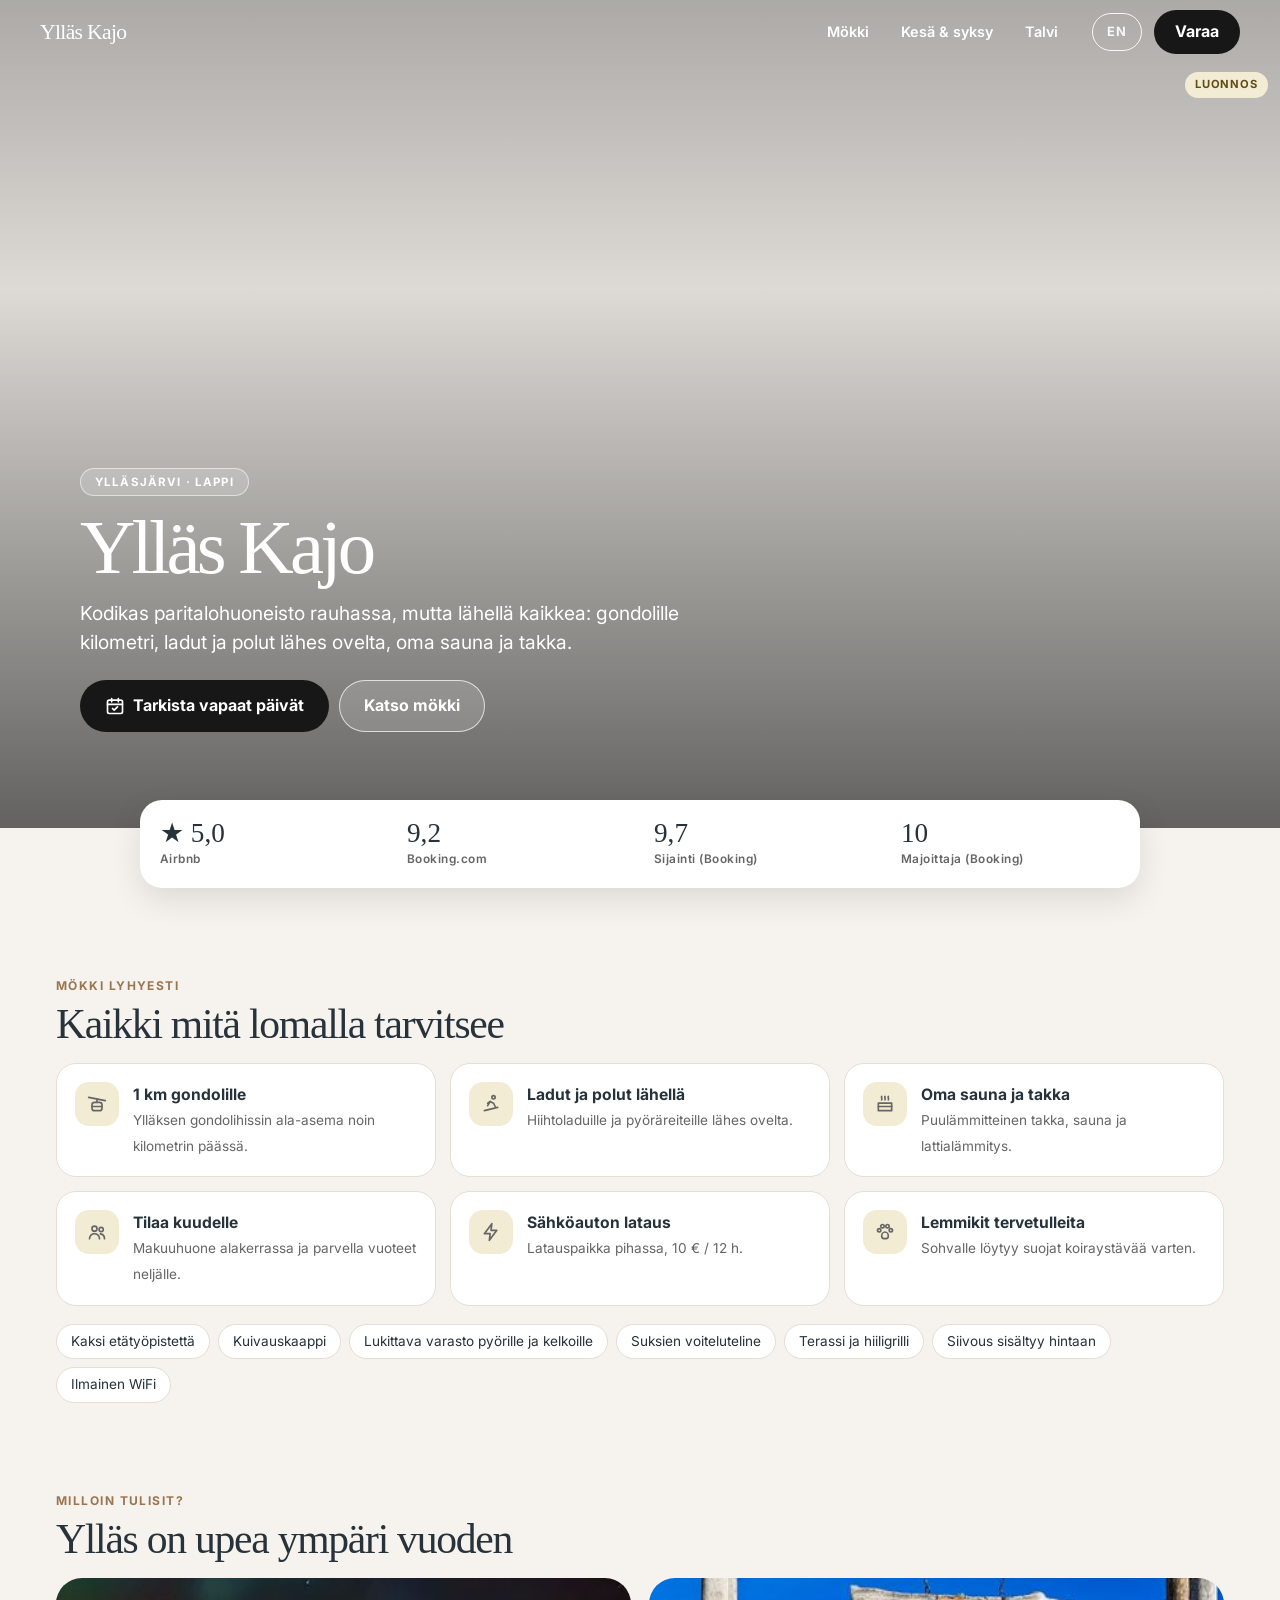
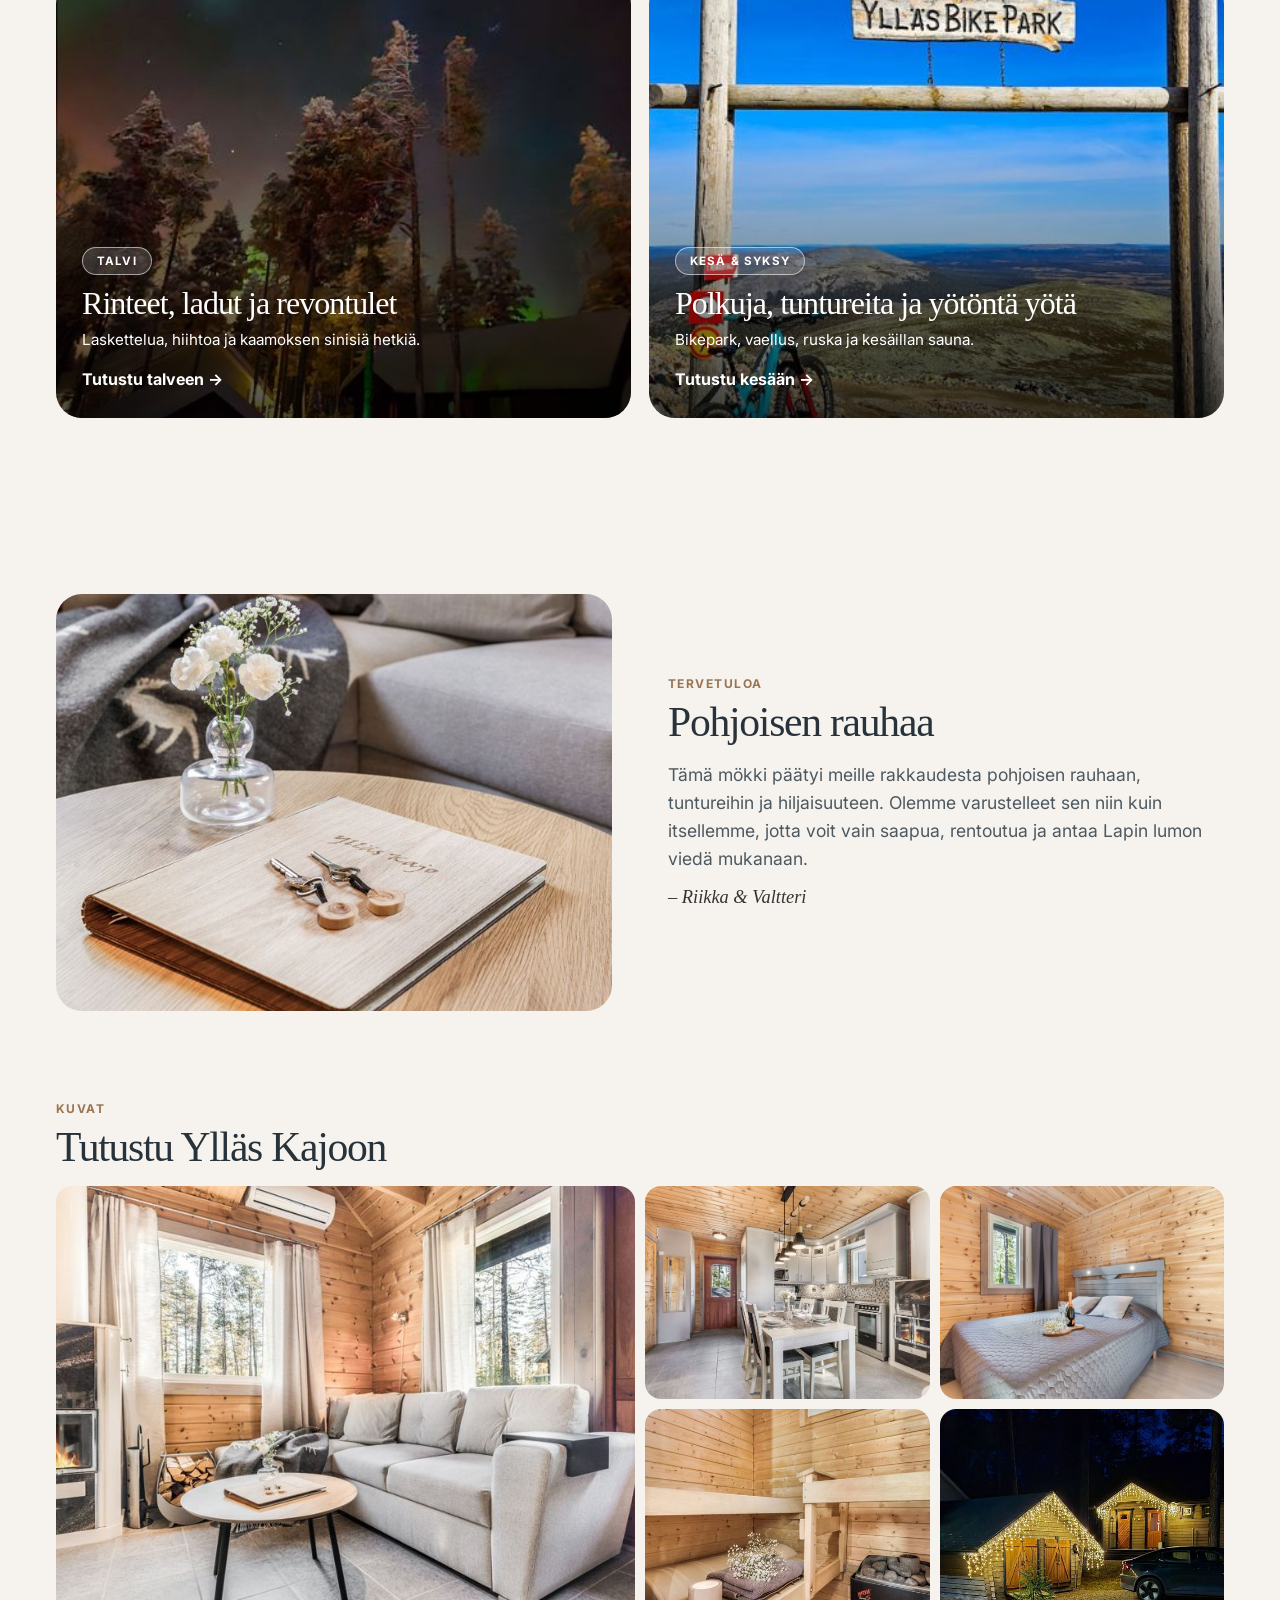
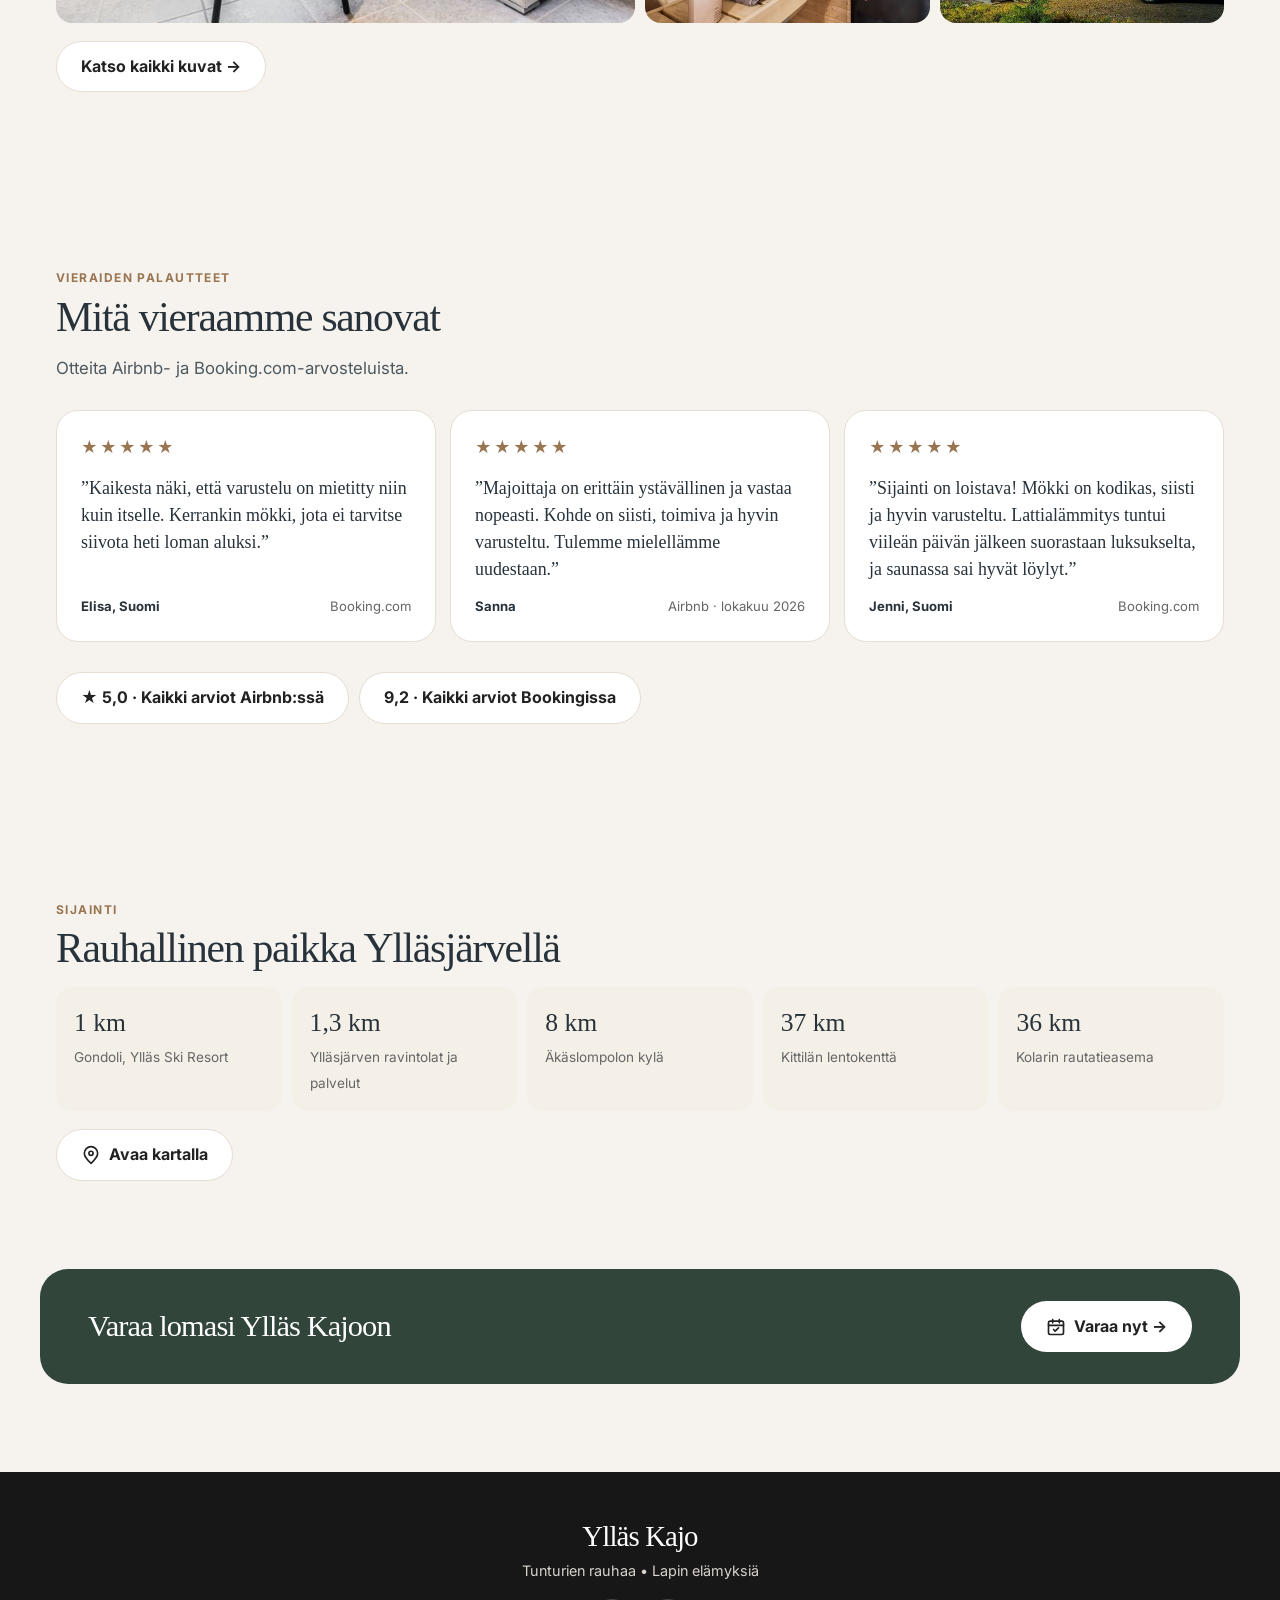
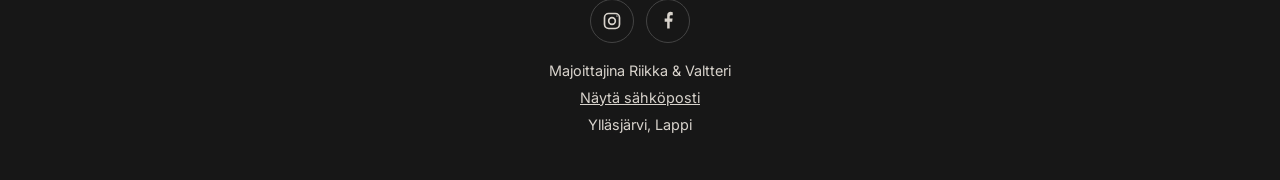
==== commit 275850a4: "Hero-kuville tarkempi versio isoille näytöille Jos assets/img/<kuva>-hero.jpg on olemassa, sitä käyt" ====
--- a/index.html
+++ b/index.html
@@ -34,7 +34,7 @@
     <a class="btn btn-dark btn-book" href="varaa.html">Varaa</a>
 </div>
 <span class="draft-note">LUONNOS</span>
-<header class="hero" style="background-image:url('assets/img/yllas-kajo-11.jpg')" data-summer="assets/img/yllas-kajo-11.jpg" data-winter="assets/img/drone_1.jpg">
+<header class="hero" style="--hero:url('assets/img/yllas-kajo-11.jpg');--hero-lg:url('assets/img/yllas-kajo-11.jpg')" data-winter="assets/img/drone_1.jpg" data-winter-lg="assets/img/drone_1.jpg">
     <div class="hero-inner">
         <span class="pill">Ylläsjärvi · Lappi</span>
         <h1>Ylläs Kajo</h1>
@@ -202,7 +202,10 @@
     // Kausi: touko–syyskuussa nostetaan kesä, muuten talvi.
     const month = new Date().getMonth() + 1;
     const summer = month >= 5 && month <= 9;
-    if (hero && hero.dataset.winter && !summer) hero.style.backgroundImage = `url('${hero.dataset.winter}')`;
+    if (hero && hero.dataset.winter && !summer) {
+        hero.style.setProperty('--hero', `url('${hero.dataset.winter}')`);
+        hero.style.setProperty('--hero-lg', `url('${hero.dataset.winterLg}')`);
+    }
     const seasons = document.getElementById('seasons');
     if (seasons && !summer) seasons.prepend(seasons.querySelector('[data-season="winter"]'));
 })();
--- a/assets/site.css
+++ b/assets/site.css
@@ -169,9 +169,13 @@
     min-height: 92vh;
     min-height: 92svh;
     align-items: flex-end;
+    background-image: var(--hero);
     background-position: center;
     background-size: cover;
     color: var(--light);
+}
+@media (min-width: 700px) {
+    .hero { background-image: var(--hero-lg, var(--hero)); }
 }
 .hero::before {
     content: "";
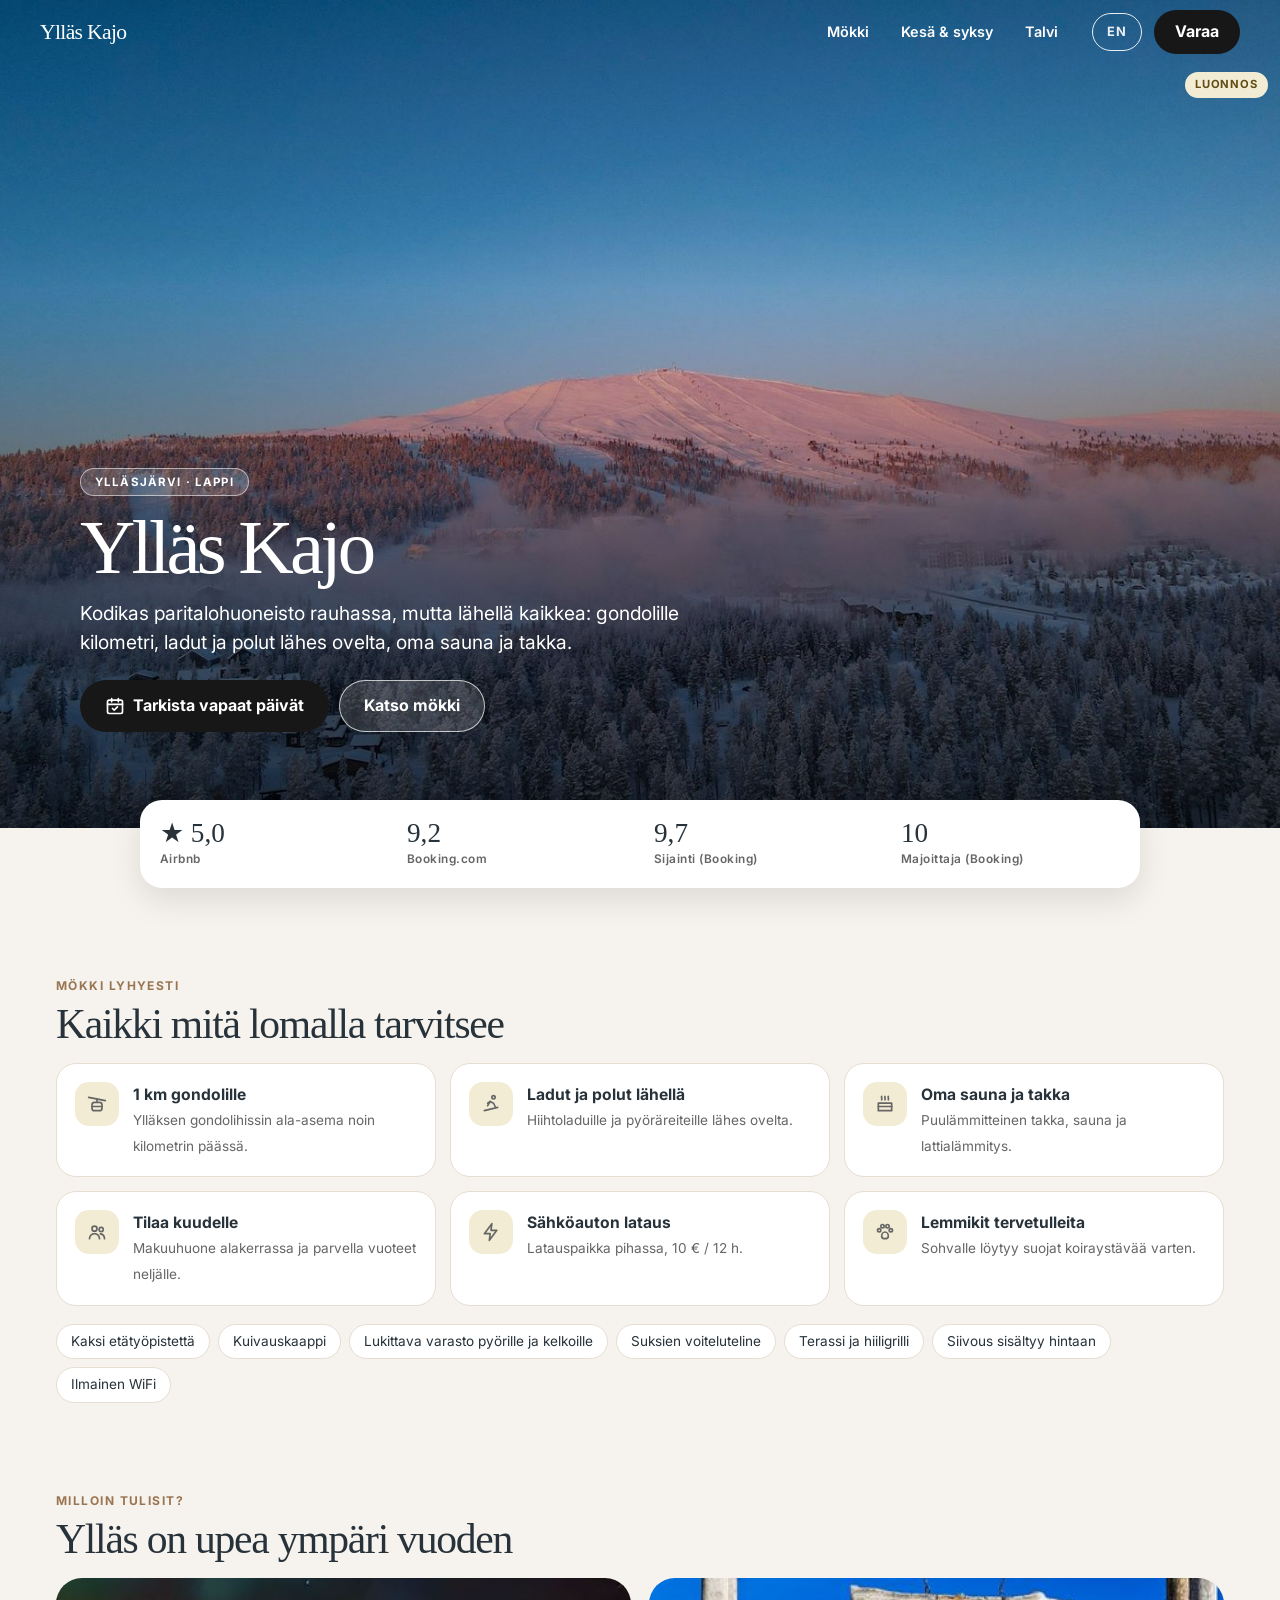
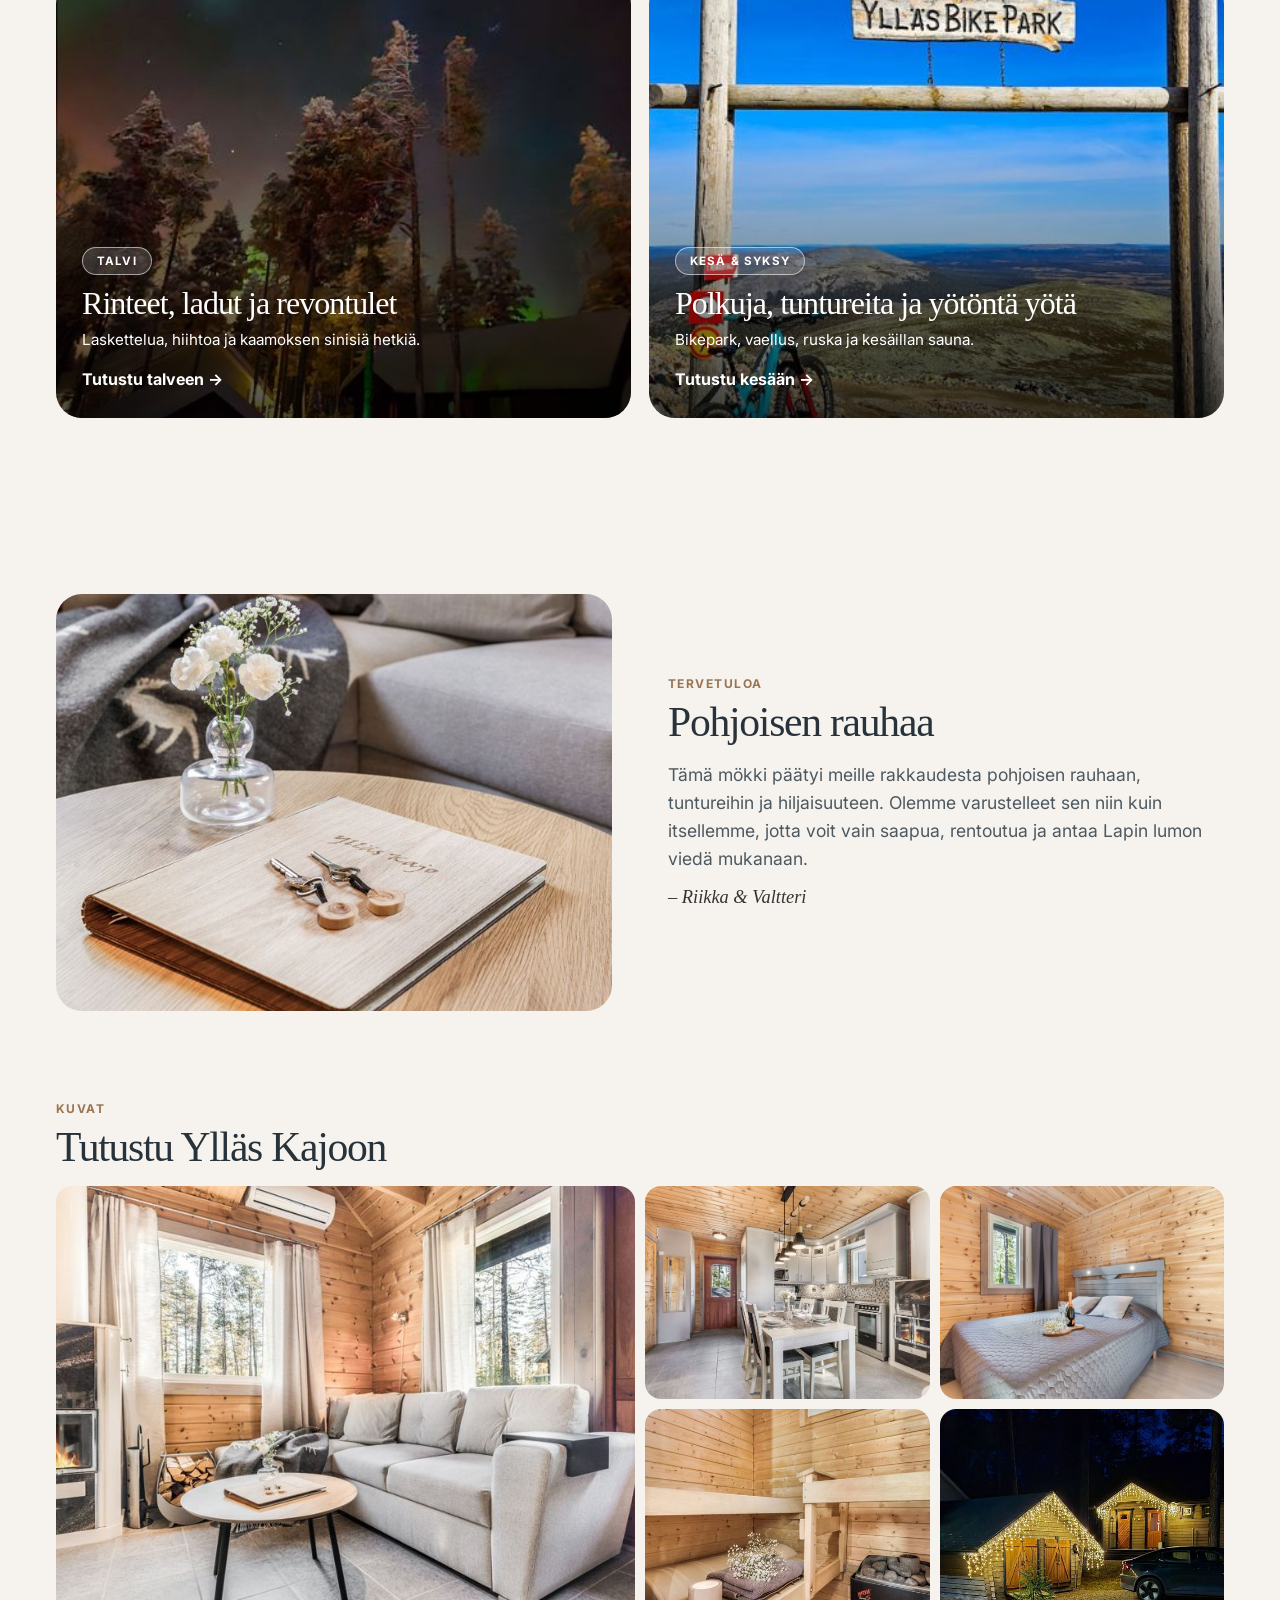
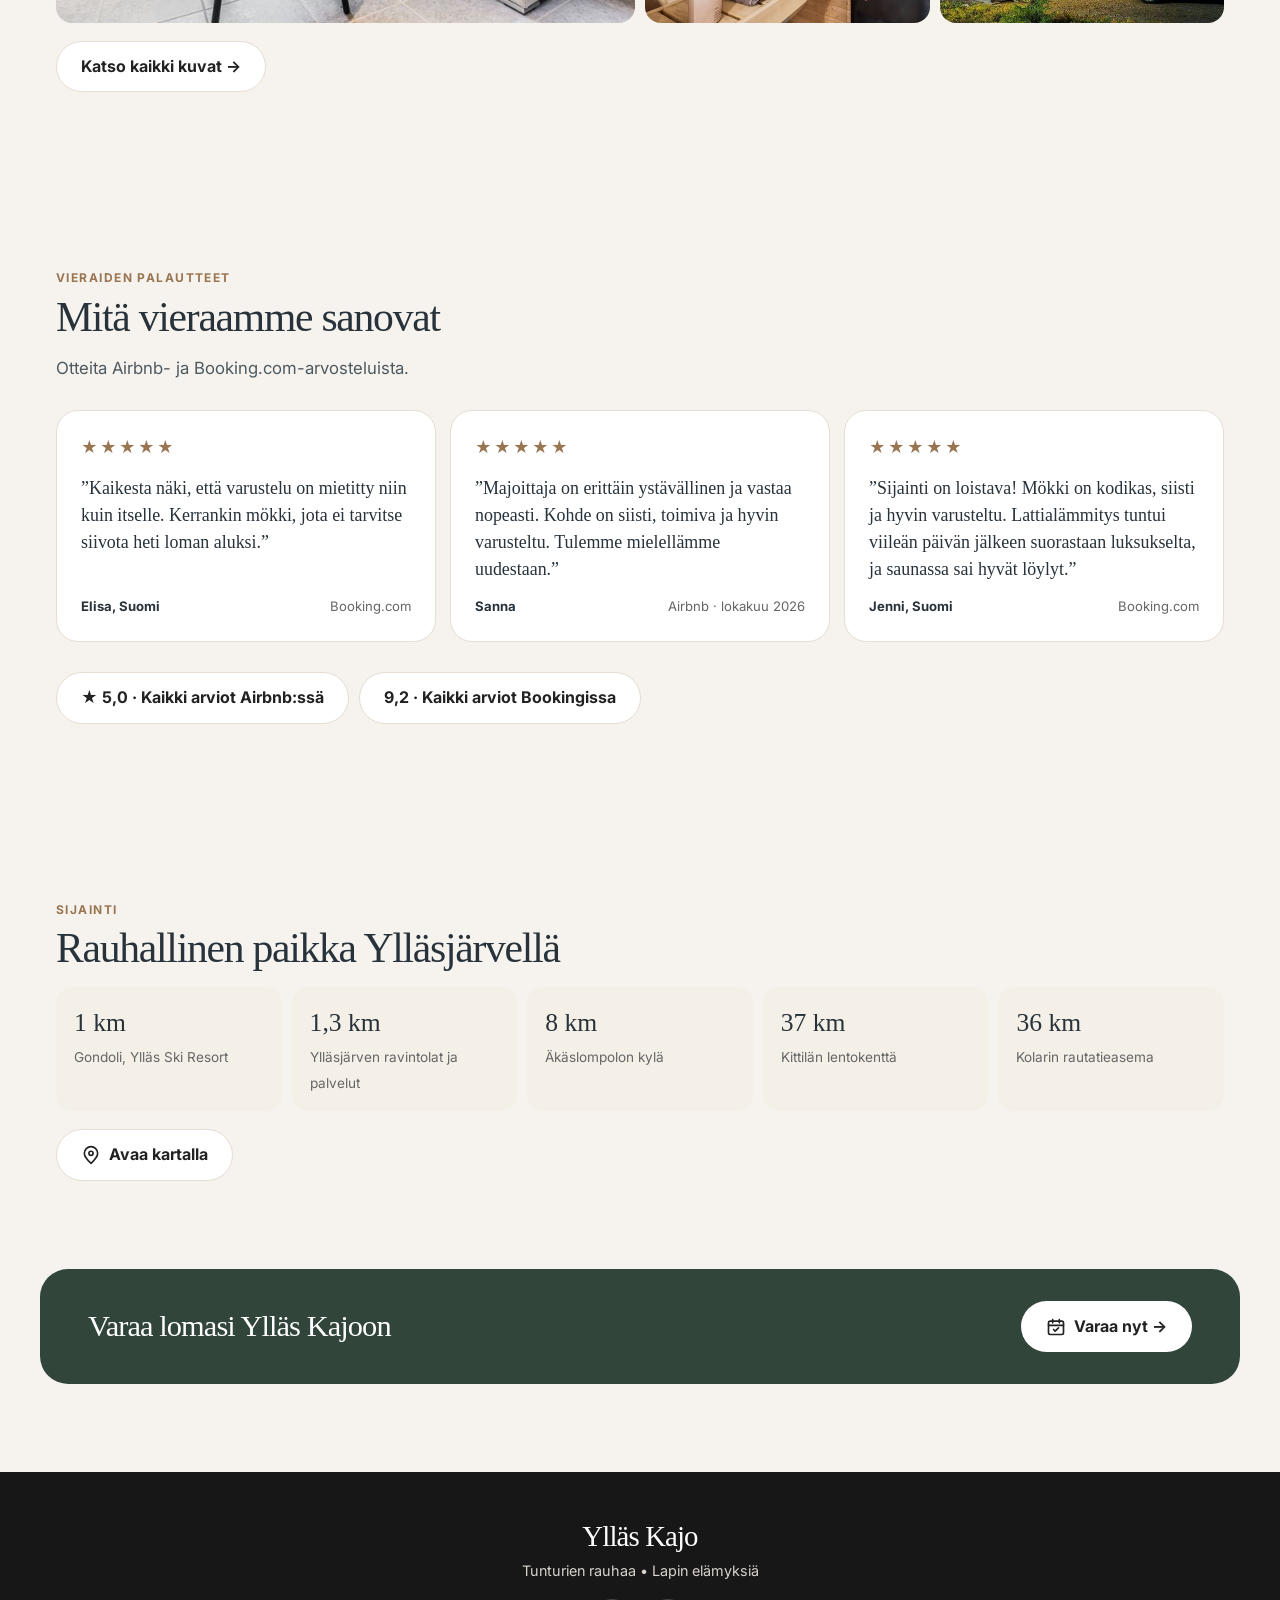
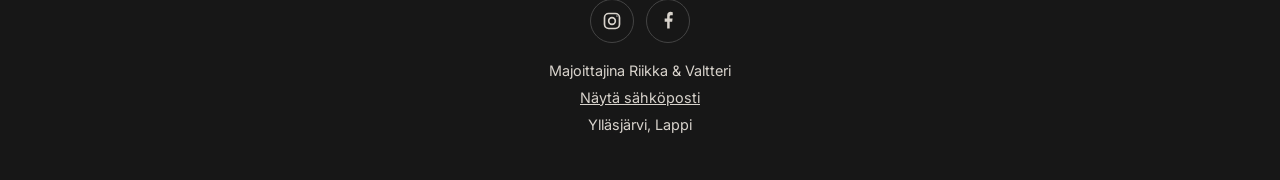
==== commit 4c0ca6c5: "Hero-taustat sivukohtaisella tyylillä, jotta polut toimivat kaikilla sivuilla Co-Authored-By: Claude" ====
--- a/index.html
+++ b/index.html
@@ -23,6 +23,7 @@
 <link rel="preconnect" href="https://fonts.gstatic.com" crossorigin>
 <link rel="stylesheet" href="https://fonts.googleapis.com/css2?family=Inter:wght@400;500;600;700&display=swap">
 <link rel="stylesheet" href="assets/site.css">
+<style>.hero{background-image:url('assets/img/yllas-kajo-11.jpg')}@media (min-width:700px){.hero{background-image:url('assets/img/yllas-kajo-11.jpg')}}.hero.winter{background-image:url('assets/img/drone_1.jpg')}@media (min-width:700px){.hero.winter{background-image:url('assets/img/drone_1.jpg')}}</style>
 <script type="application/ld+json">{"@context":"https://schema.org","@type":"VacationRental","name":"Ylläs Kajo","description":"Kodikas paritalohuoneisto kuudelle Ylläsjärvellä: oma sauna, takka, ladut ja polut lähellä, 1 km gondolille. Arvio 5,0 Airbnb:ssä.","url":"https://venstedt.github.io/yllaskajo-site/","image":"https://venstedt.github.io/yllaskajo-site/assets/img/og.jpg","address":{"@type":"PostalAddress","addressLocality":"Ylläsjärvi","postalCode":"95980","addressCountry":"FI"},"containsPlace":{"@type":"Accommodation","occupancy":{"@type":"QuantitativeValue","maxValue":6}},"aggregateRating":{"@type":"AggregateRating","ratingValue":"5.0","bestRating":"5","ratingCount":"5"}}</script>
 </head>
 <body>
@@ -34,7 +35,7 @@
     <a class="btn btn-dark btn-book" href="varaa.html">Varaa</a>
 </div>
 <span class="draft-note">LUONNOS</span>
-<header class="hero" style="--hero:url('assets/img/yllas-kajo-11.jpg');--hero-lg:url('assets/img/yllas-kajo-11.jpg')" data-winter="assets/img/drone_1.jpg" data-winter-lg="assets/img/drone_1.jpg">
+<header class="hero" data-winter="1">
     <div class="hero-inner">
         <span class="pill">Ylläsjärvi · Lappi</span>
         <h1>Ylläs Kajo</h1>
@@ -202,10 +203,7 @@
     // Kausi: touko–syyskuussa nostetaan kesä, muuten talvi.
     const month = new Date().getMonth() + 1;
     const summer = month >= 5 && month <= 9;
-    if (hero && hero.dataset.winter && !summer) {
-        hero.style.setProperty('--hero', `url('${hero.dataset.winter}')`);
-        hero.style.setProperty('--hero-lg', `url('${hero.dataset.winterLg}')`);
-    }
+    if (hero && hero.dataset.winter && !summer) hero.classList.add('winter');
     const seasons = document.getElementById('seasons');
     if (seasons && !summer) seasons.prepend(seasons.querySelector('[data-season="winter"]'));
 })();
--- a/assets/site.css
+++ b/assets/site.css
@@ -169,13 +169,9 @@
     min-height: 92vh;
     min-height: 92svh;
     align-items: flex-end;
-    background-image: var(--hero);
     background-position: center;
     background-size: cover;
     color: var(--light);
-}
-@media (min-width: 700px) {
-    .hero { background-image: var(--hero-lg, var(--hero)); }
 }
 .hero::before {
     content: "";
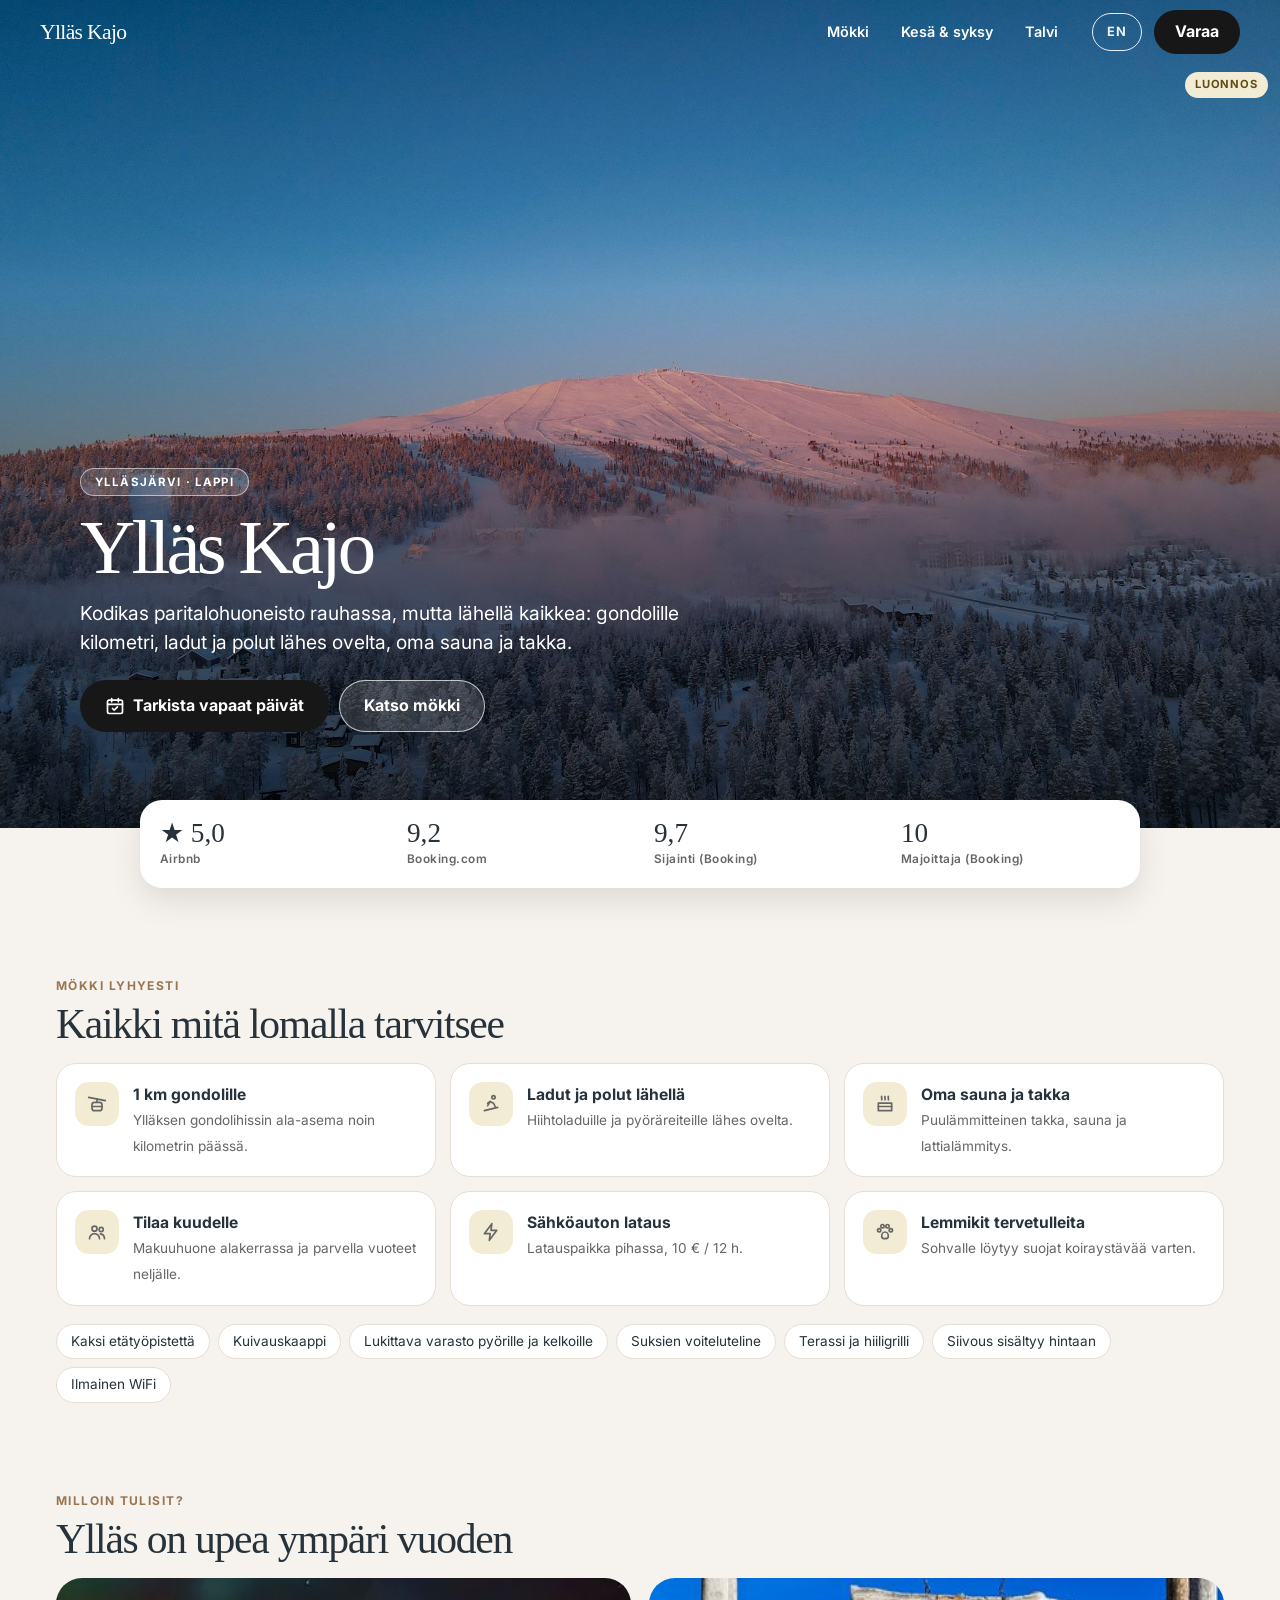
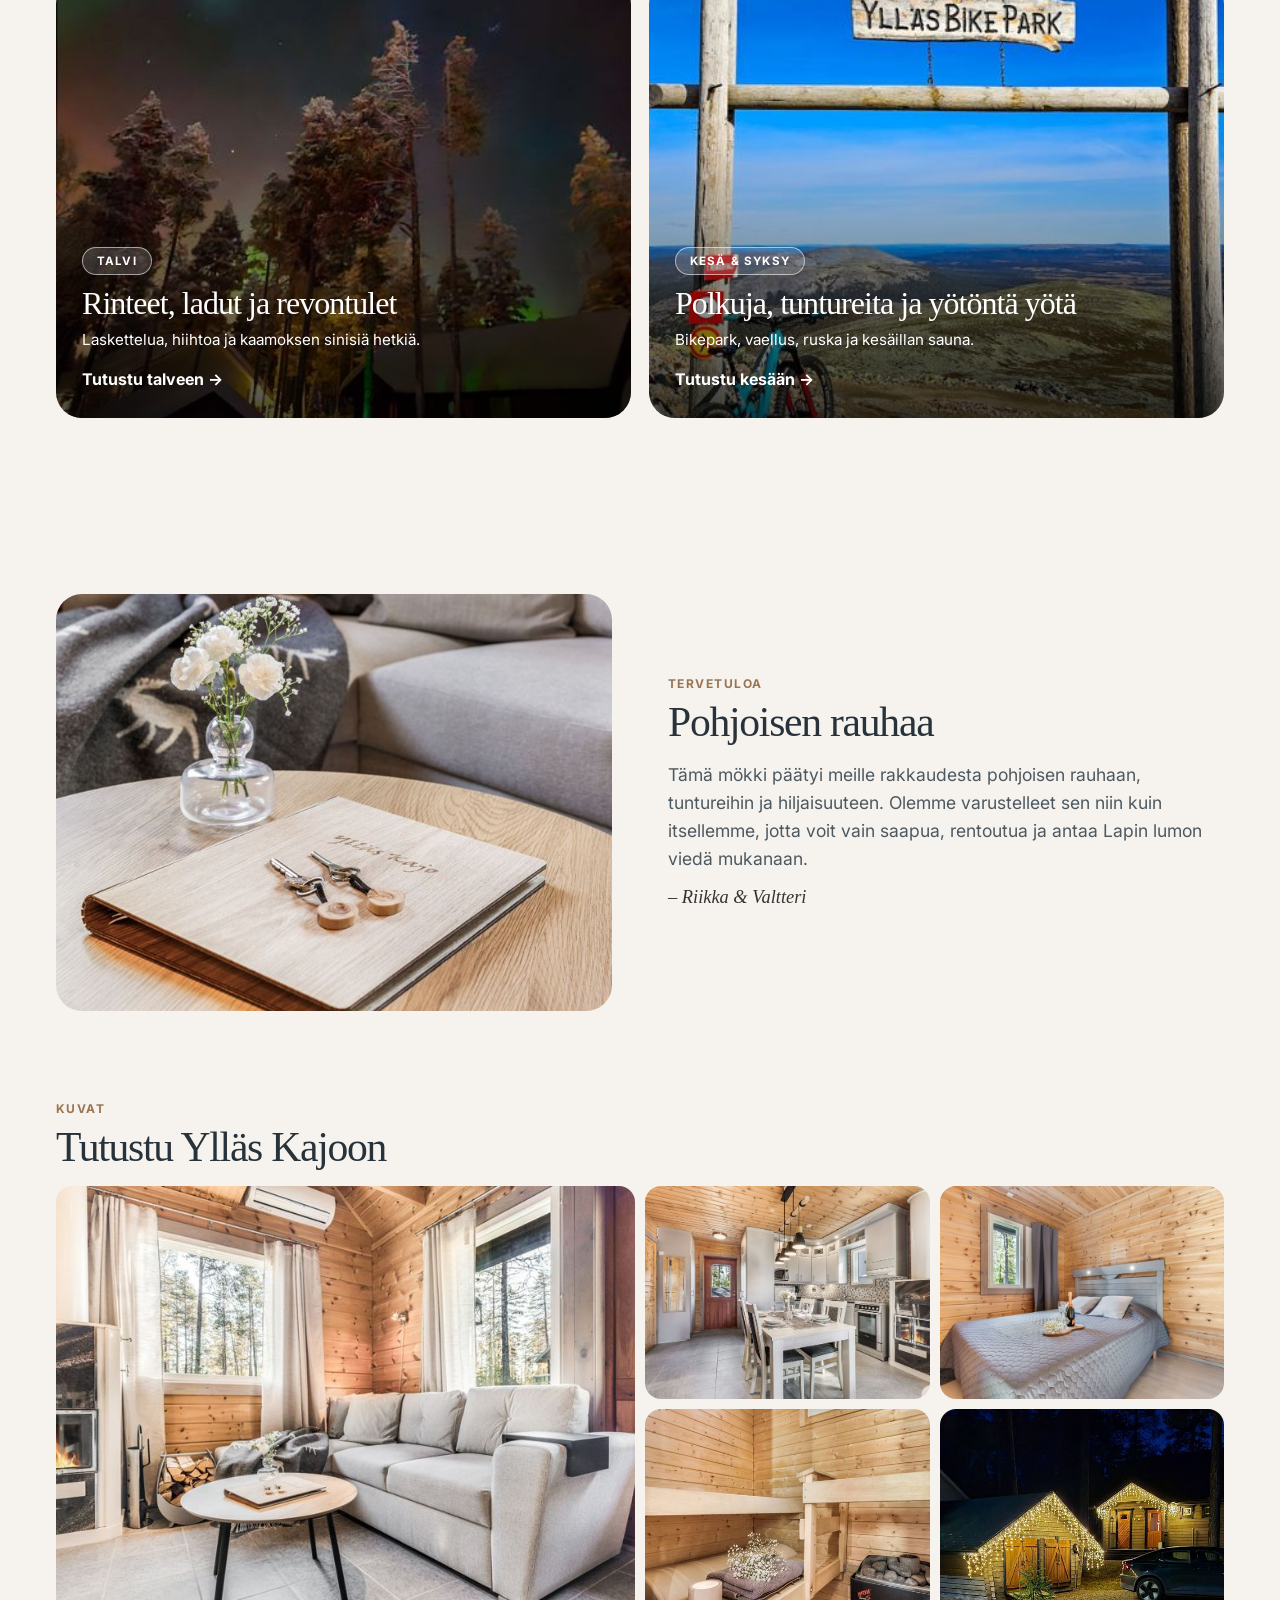
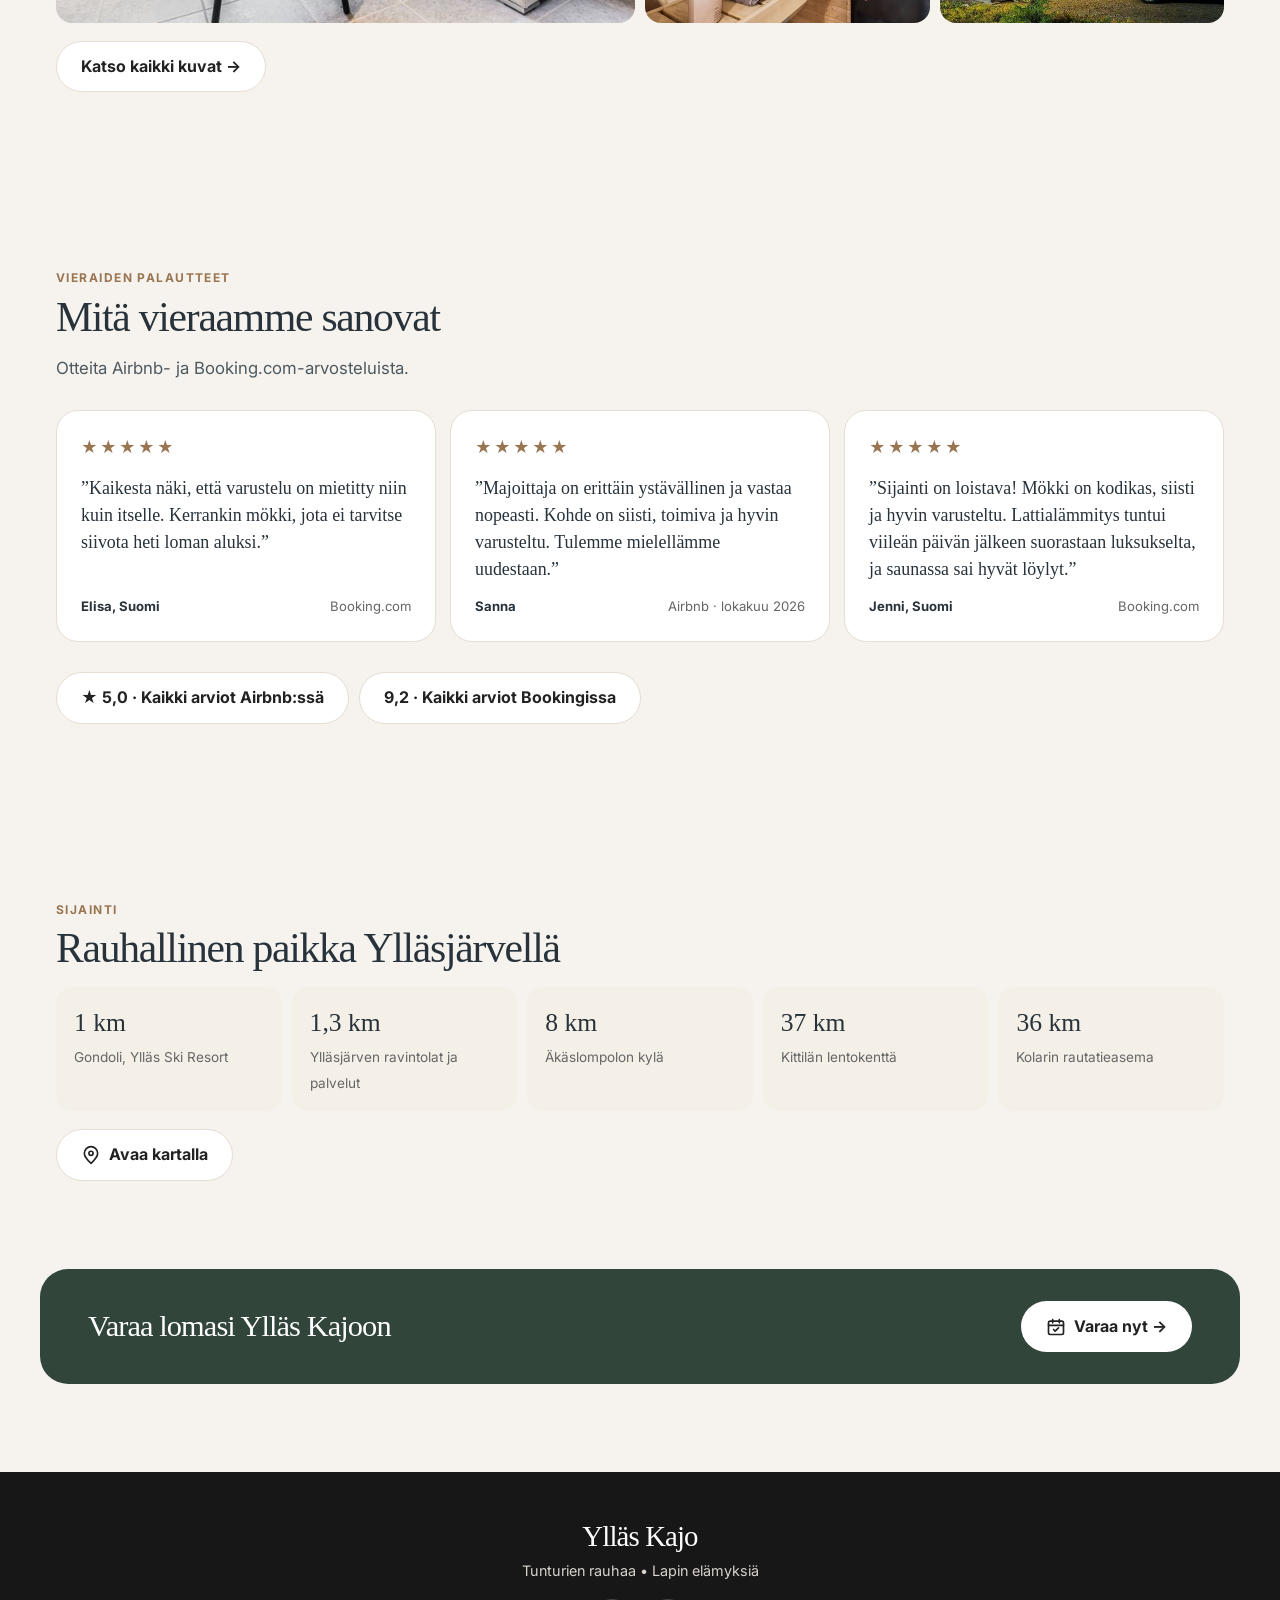
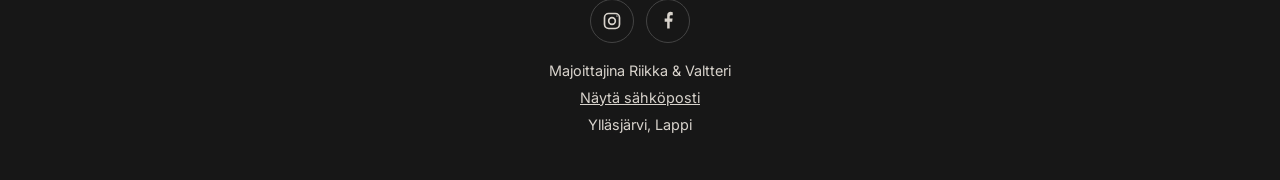
==== commit 6058ca75: "Rakenna sivut tarkemmilla hero-kuvilla Co-Authored-By: Claude Opus 5.5 <noreply@anthropic.com> Claud" ====
--- a/index.html
+++ b/index.html
@@ -23,7 +23,7 @@
 <link rel="preconnect" href="https://fonts.gstatic.com" crossorigin>
 <link rel="stylesheet" href="https://fonts.googleapis.com/css2?family=Inter:wght@400;500;600;700&display=swap">
 <link rel="stylesheet" href="assets/site.css">
-<style>.hero{background-image:url('assets/img/yllas-kajo-11.jpg')}@media (min-width:700px){.hero{background-image:url('assets/img/yllas-kajo-11.jpg')}}.hero.winter{background-image:url('assets/img/drone_1.jpg')}@media (min-width:700px){.hero.winter{background-image:url('assets/img/drone_1.jpg')}}</style>
+<style>.hero{background-image:url('assets/img/yllas-kajo-11.jpg')}@media (min-width:700px){.hero{background-image:url('assets/img/yllas-kajo-11-hero.jpg')}}.hero.winter{background-image:url('assets/img/drone_1.jpg')}@media (min-width:700px){.hero.winter{background-image:url('assets/img/drone_1-hero.jpg')}}</style>
 <script type="application/ld+json">{"@context":"https://schema.org","@type":"VacationRental","name":"Ylläs Kajo","description":"Kodikas paritalohuoneisto kuudelle Ylläsjärvellä: oma sauna, takka, ladut ja polut lähellä, 1 km gondolille. Arvio 5,0 Airbnb:ssä.","url":"https://venstedt.github.io/yllaskajo-site/","image":"https://venstedt.github.io/yllaskajo-site/assets/img/og.jpg","address":{"@type":"PostalAddress","addressLocality":"Ylläsjärvi","postalCode":"95980","addressCountry":"FI"},"containsPlace":{"@type":"Accommodation","occupancy":{"@type":"QuantitativeValue","maxValue":6}},"aggregateRating":{"@type":"AggregateRating","ratingValue":"5.0","bestRating":"5","ratingCount":"5"}}</script>
 </head>
 <body>
